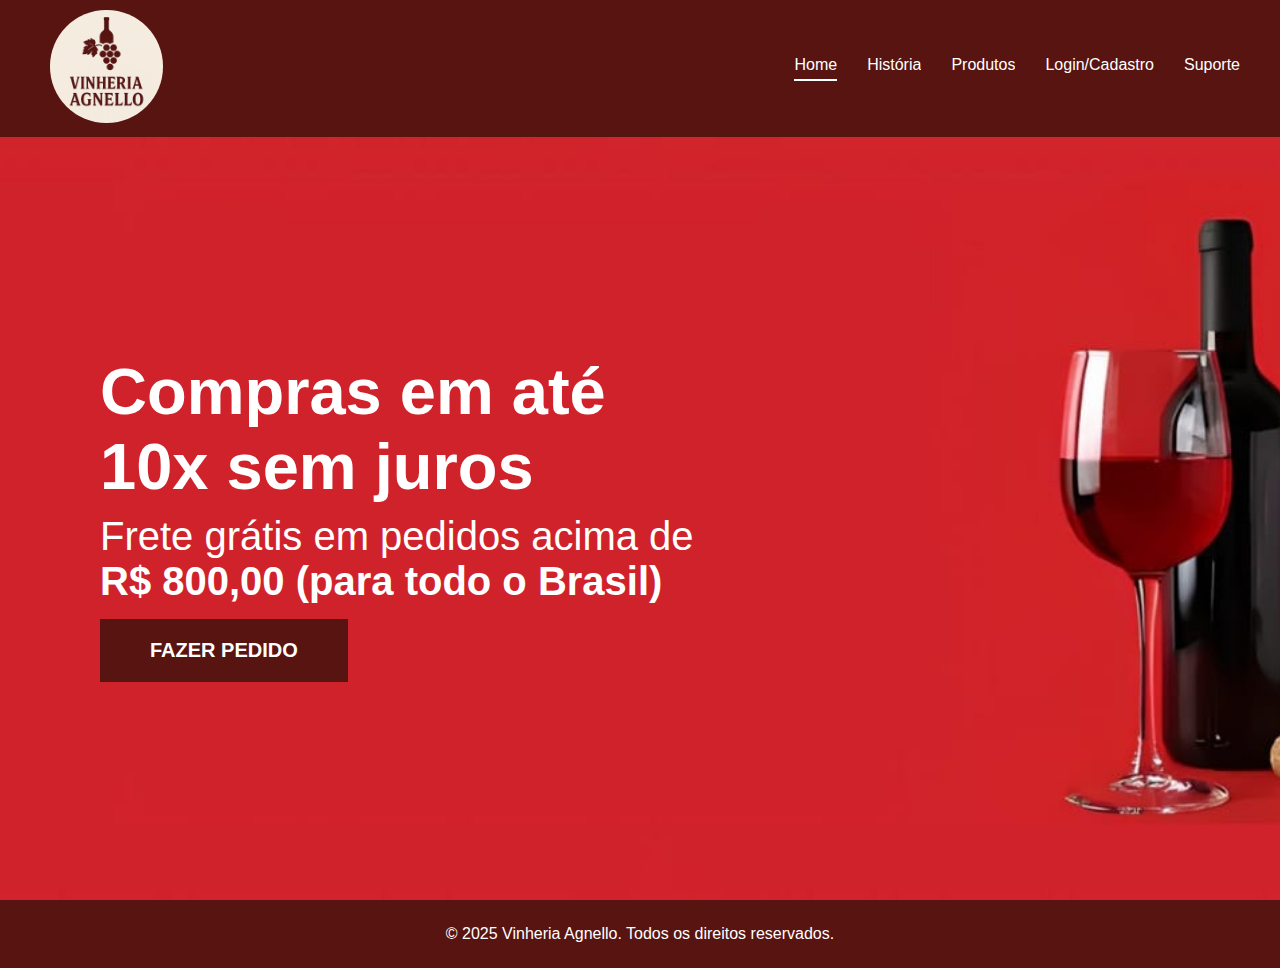
==== index.html @ 8b1fc854 "Creating functions to carousel" ====
<!DOCTYPE html>
<html lang="pt-br">

<head>
    <meta charset="UTF-8">
    <meta name="viewport" content="width=device-width, initial-scale=1.0">
    <title>Vinheria Agnello</title>
    <link rel="shortcut icon" type="imagex/png" href="src/assets/images/logo-icon-1.png">
    <link rel="stylesheet" type="text/css" href="src/css/style.css">
    <link rel="stylesheet" type="text/css" href="src/css/home.css">
</head>

<body>
    <header>
        <a href="src/pages/historia.html"><img id="logo" src="src/assets/images/logo.png" alt="logo"></a>
        <ul>
            <a href="index.html">
                <li class="active">Home</li>
            </a>
            <a href="src/pages/historia.html">
                <li>História</li>
            </a>
            <a href="src/pages/produtos.html">
                <li>Produtos</li>
            </a>
            <a href="src/pages/login-cadastro.html">
                <li>Login/Cadastro</li>
            </a>
            <a href="src/pages/suporte.html">
                <li>Suporte</li>
            </a>
        </ul>
    </header>

    <main>
        <section id="carrossel">
            <div class="carrossel-container">
                <div class="carrossel" id="carrossel-1">
                    <div>
                        <h1>Compras em até 10x sem juros</h1>
                        <p>Frete grátis em pedidos acima de <b>R$ 800,00 (para todo o Brasil)</b></p>
                        <a href="src/pages/produtos.html"><button>FAZER PEDIDO</button></a>
                    </div>
                </div>
                <div class="carrossel" id="carrossel-2">
                    
                </div>
                <div class="carrossel" id="carrossel-3">
                    
                </div>
            </div>
        </section>
    </main>

    <footer>
        <p>&copy; 2025 Vinheria Agnello. Todos os direitos reservados.</p>
    </footer>

    <script src="src/js/script.js"></script>
</body>

</html>
---- src/css/style.css ----
* {
    padding: 0;
    margin: 0;
    font-family: Arial, Helvetica, sans-serif;
    list-style: none;
    text-decoration: none;
    color: #000;
    overflow-x: hidden;
}
body {
    display: flex;
    flex-direction: column;
}


header, ul {
    display: flex;
}
header {
    justify-content: space-between;
    align-items: center;
    padding: 0 40px;
    background-color: #581411;
}
#logo {
    height: 112.5px;
    width: 112.5px;
    border-radius: 50%;
    margin: 10px;
}
ul {
    gap: 30px;
}
li {
    color: #fff;
}
li:hover, .active:hover {
    color: #f0cfaf;
    border-bottom: 2px solid #f0cfaf;
    padding-bottom: 5px;
}
.active {
    border-bottom: 2px solid #fff;
    padding-bottom: 5px;
}
  

main {
    flex: 1;
}


footer {
    background-color: #581411;
    text-align: center;
    padding: 25px 0;
}
footer p {
    color: #fff;
}
---- src/css/home.css ----
#carrossel {
    width: 100vw;
    height: calc(100vh - 136.5px);
    overflow: hidden;
    position: relative;
}
.carrossel-container {
    display: flex;
    width: 400vw;
    height: 100%;
    transition: transform 0.8s ease-in-out;
}
.carrossel {
    flex-shrink: 0;
    width: 100vw;
    height: 100%;
    background-size: cover;
    background-position: center;
    background-repeat: no-repeat;
    display: flex;
    align-items: center;
}
#carrossel-1 {
    background-image: url(../assets/images/carrossel-1.png);
}
#carrossel-1 div {
    margin-left: 100px;
    max-width: 600px;
}
#carrossel-1 h1, #carrossel-1 p, #carrossel-1 b {
    color: #fff;
}
#carrossel-1 h1 {
    font-size: 65px;
    margin-bottom: 10px;
}
#carrossel-1 p {
    font-size: 40px;
    margin-bottom: 15px;
}
#carrossel-1 button {
    border: 0;
    padding: 20px 50px;
    cursor: pointer;
    background-color: #581411;
    color: #fff;
    font-weight: bold;
    font-size: 20px;
    transition: background-color 0.3s linear, color 0.3s linear;
}
#carrossel-1 button:hover {
    background-color: #fff;
    color: #581411;
}
#carrossel-2 {
    background-image: url(../assets/images/carrossel-2.png);
}
#carrossel-3 {
    background-image: url(../assets/images/carrossel-3.png);
}
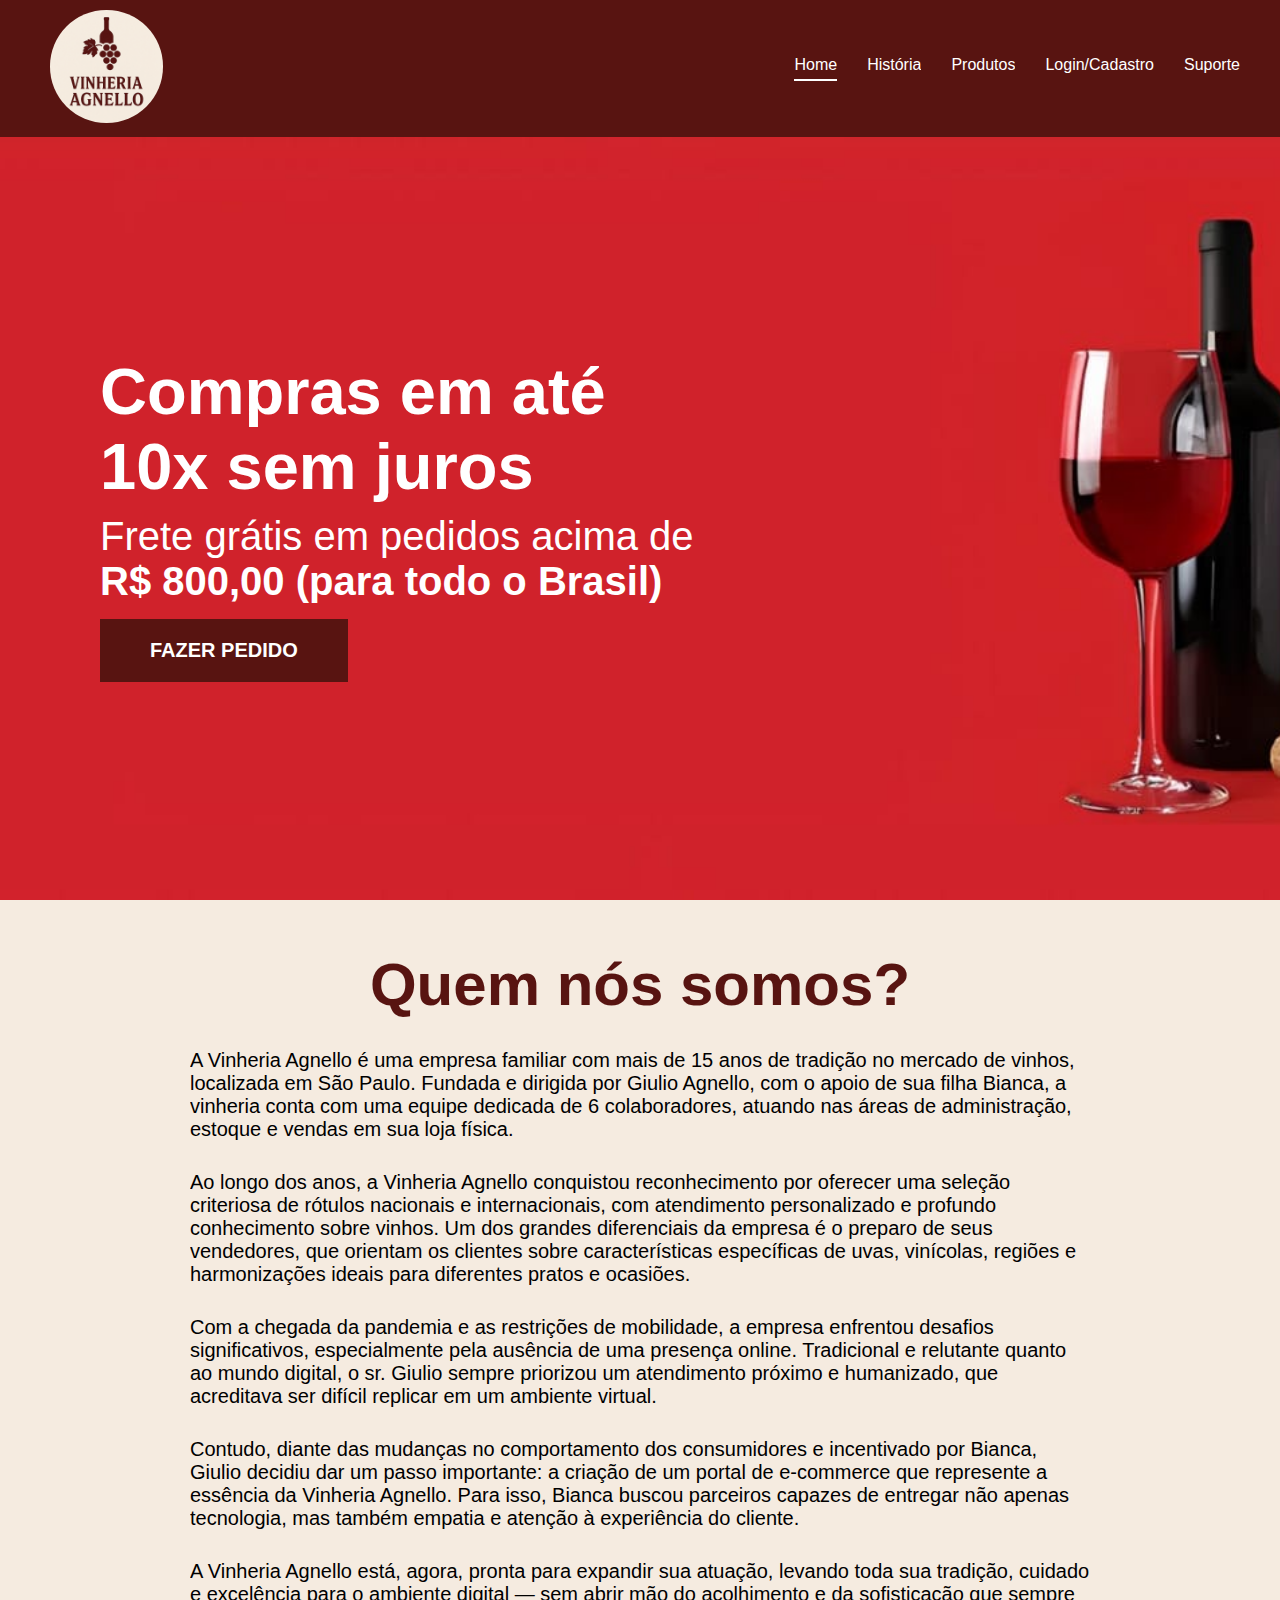
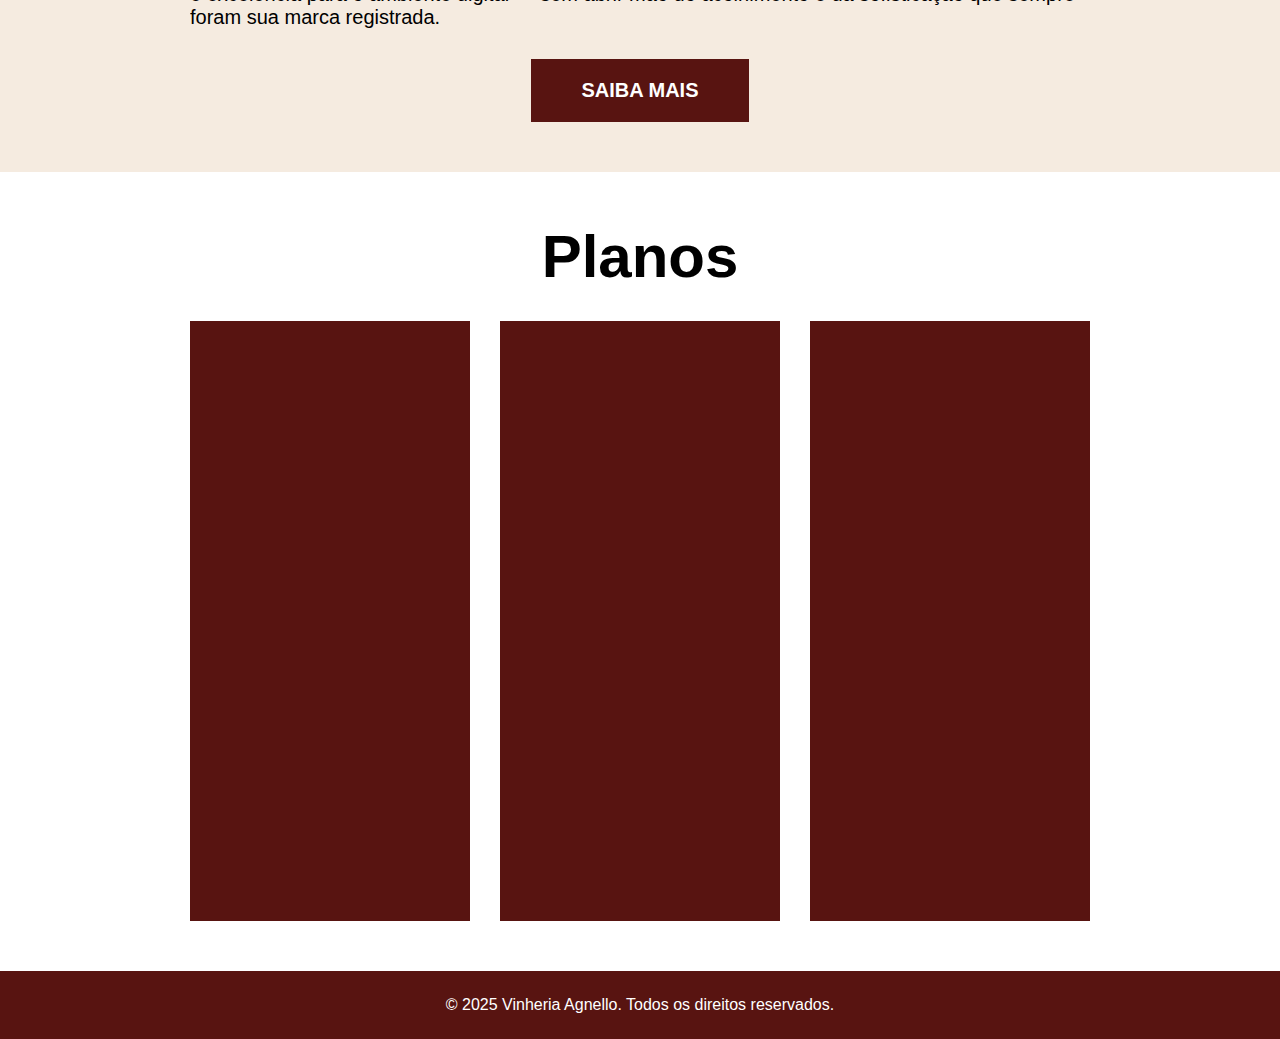
==== commit 94e81538: "Creating and styling about and planes" ====
--- a/index.html
+++ b/index.html
@@ -50,6 +50,31 @@
                 </div>
             </div>
         </section>
+        <section id="apresentacao">
+            <div>
+                <h1>Quem nós somos?</h1>
+                <p>A Vinheria Agnello é uma empresa familiar com mais de 15 anos de tradição no mercado de vinhos, localizada em São Paulo. Fundada e dirigida por Giulio Agnello, com o apoio de sua filha Bianca, a vinheria conta com uma equipe dedicada de 6 colaboradores, atuando nas áreas de administração, estoque e vendas em sua loja física.</p>
+                <p>Ao longo dos anos, a Vinheria Agnello conquistou reconhecimento por oferecer uma seleção criteriosa de rótulos nacionais e internacionais, com atendimento personalizado e profundo conhecimento sobre vinhos. Um dos grandes diferenciais da empresa é o preparo de seus vendedores, que orientam os clientes sobre características específicas de uvas, vinícolas, regiões e harmonizações ideais para diferentes pratos e ocasiões.</p>
+                <p>Com a chegada da pandemia e as restrições de mobilidade, a empresa enfrentou desafios significativos, especialmente pela ausência de uma presença online. Tradicional e relutante quanto ao mundo digital, o sr. Giulio sempre priorizou um atendimento próximo e humanizado, que acreditava ser difícil replicar em um ambiente virtual.</p>
+                <p>Contudo, diante das mudanças no comportamento dos consumidores e incentivado por Bianca, Giulio decidiu dar um passo importante: a criação de um portal de e-commerce que represente a essência da Vinheria Agnello. Para isso, Bianca buscou parceiros capazes de entregar não apenas tecnologia, mas também empatia e atenção à experiência do cliente.</p>
+                <p>A Vinheria Agnello está, agora, pronta para expandir sua atuação, levando toda sua tradição, cuidado e excelência para o ambiente digital — sem abrir mão do acolhimento e da sofisticação que sempre foram sua marca registrada.</p>
+                <a href="src/pages/historia.html"><button>SAIBA MAIS</button></a>
+            </div>
+        </section>
+        <section id="planos">
+            <h1>Planos</h1>
+            <div class="planos-lista">
+                <div>
+                    
+                </div>
+                <div>
+                    
+                </div>
+                <div>
+                    
+                </div>
+            </div>
+        </section>
     </main>
 
     <footer>
--- a/src/css/style.css
+++ b/src/css/style.css
@@ -47,8 +47,10 @@
 
 main {
     flex: 1;
+    display: flex;
+    flex-direction: column;
+    align-items: center;
 }
-
 
 footer {
     background-color: #581411;
--- a/src/css/home.css
+++ b/src/css/home.css
@@ -38,7 +38,7 @@
     font-size: 40px;
     margin-bottom: 15px;
 }
-#carrossel-1 button {
+#carrossel-1 button, #apresentacao button {
     border: 0;
     padding: 20px 50px;
     cursor: pointer;
@@ -46,9 +46,9 @@
     color: #fff;
     font-weight: bold;
     font-size: 20px;
-    transition: background-color 0.3s linear, color 0.3s linear;
+    transition: 0.3s linear, color 0.3s linear;
 }
-#carrossel-1 button:hover {
+#carrossel-1 button:hover, #apresentacao button:hover {
     background-color: #fff;
     color: #581411;
 }
@@ -57,4 +57,53 @@
 }
 #carrossel-3 {
     background-image: url(../assets/images/carrossel-3.png);
+}
+
+#apresentacao div, #planos div {
+    width: 900px;
+}
+
+#apresentacao {
+    display: flex;
+    justify-content: center;
+    padding: 50px 0;
+    width: 100%;
+    background-color: #f5ebe0;
+}
+#apresentacao div {
+    display: flex;
+    flex-direction: column;
+    align-items: center;
+    gap: 30px;
+}
+#apresentacao h1 {
+    text-align: center;
+    font-size: 60px;
+    color: #581411;
+}
+#apresentacao p {
+    font-size: 20px;
+} 
+
+#planos {
+    display: flex;
+    flex-direction: column;
+    align-items: center;
+    gap: 30px;
+    padding: 50px;
+    width: 100%;
+}
+#planos h1 {
+    text-align: center;
+    font-size: 60px;
+}
+.planos-lista {
+    display: flex;
+    gap: 30px;
+}
+.planos-lista div {
+    padding: 50px;
+    width: 100%;
+    height: 500px;
+    background-color: #581411;
 }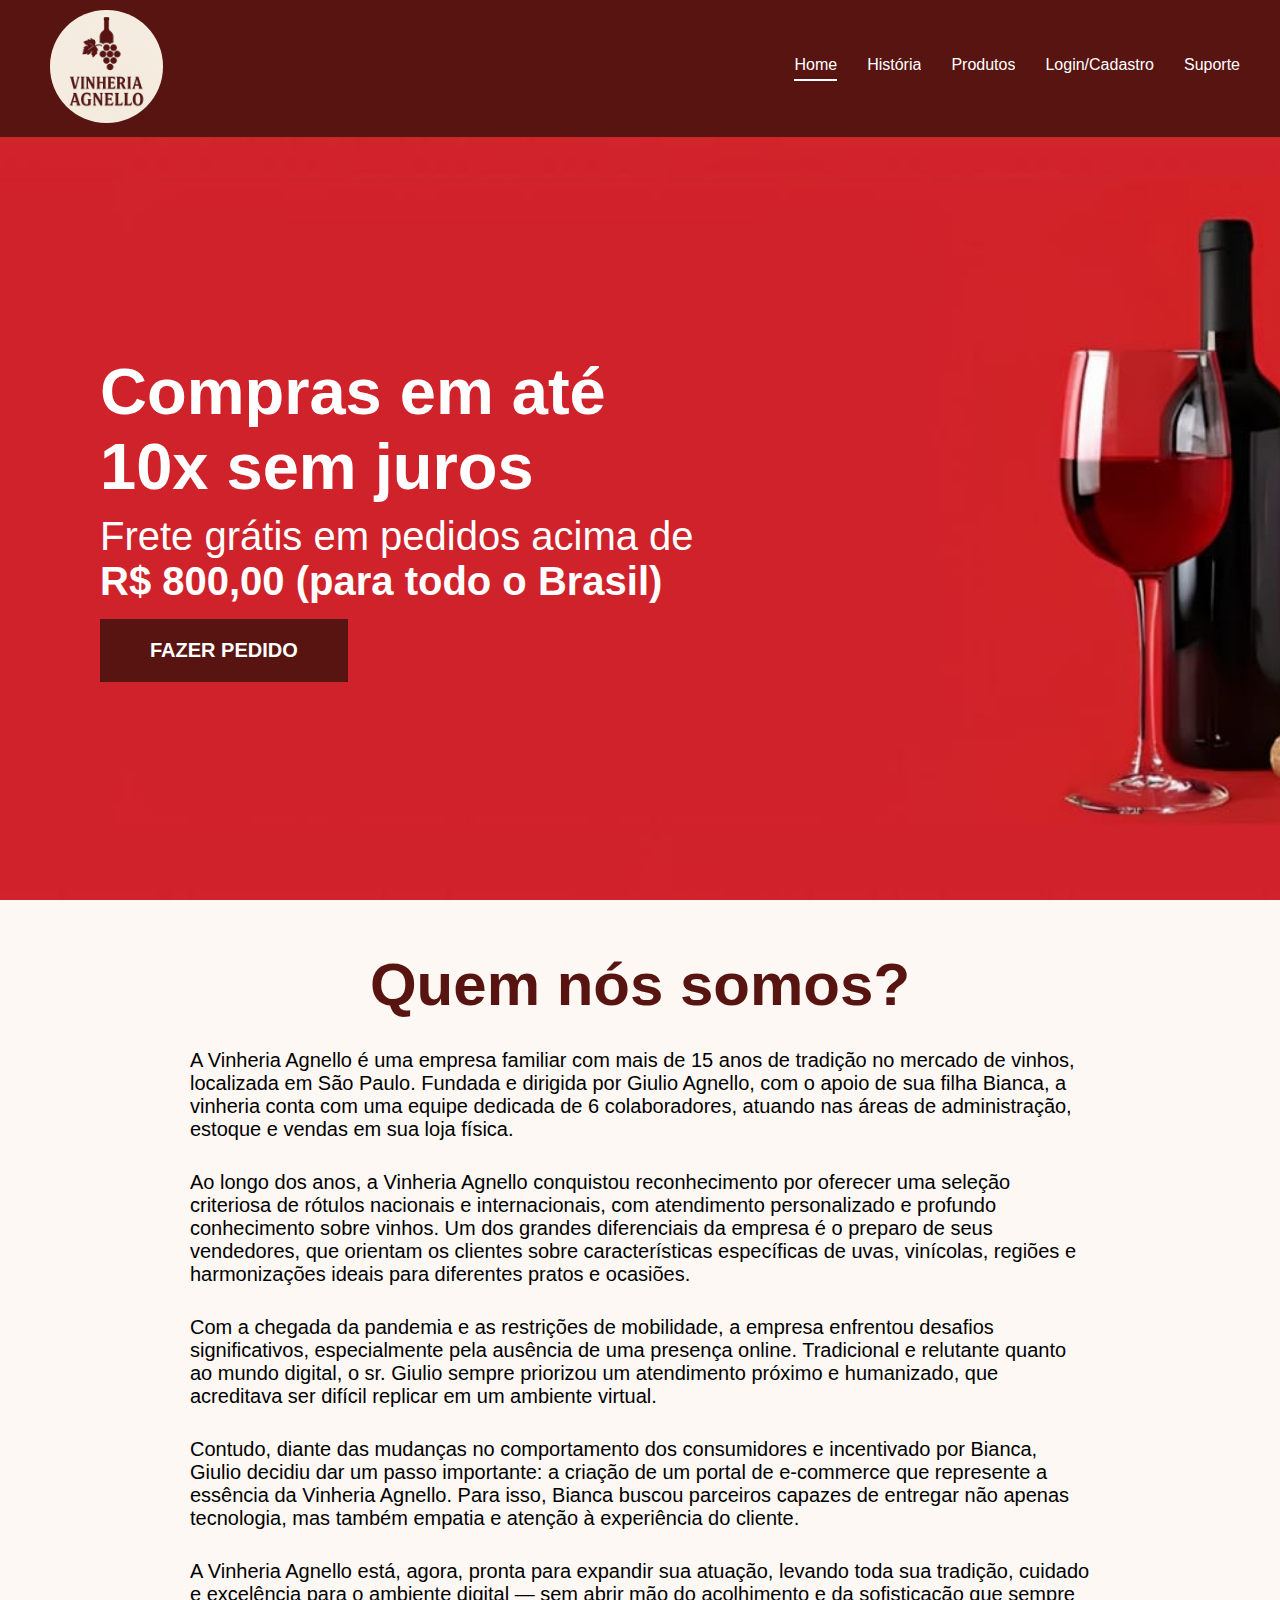
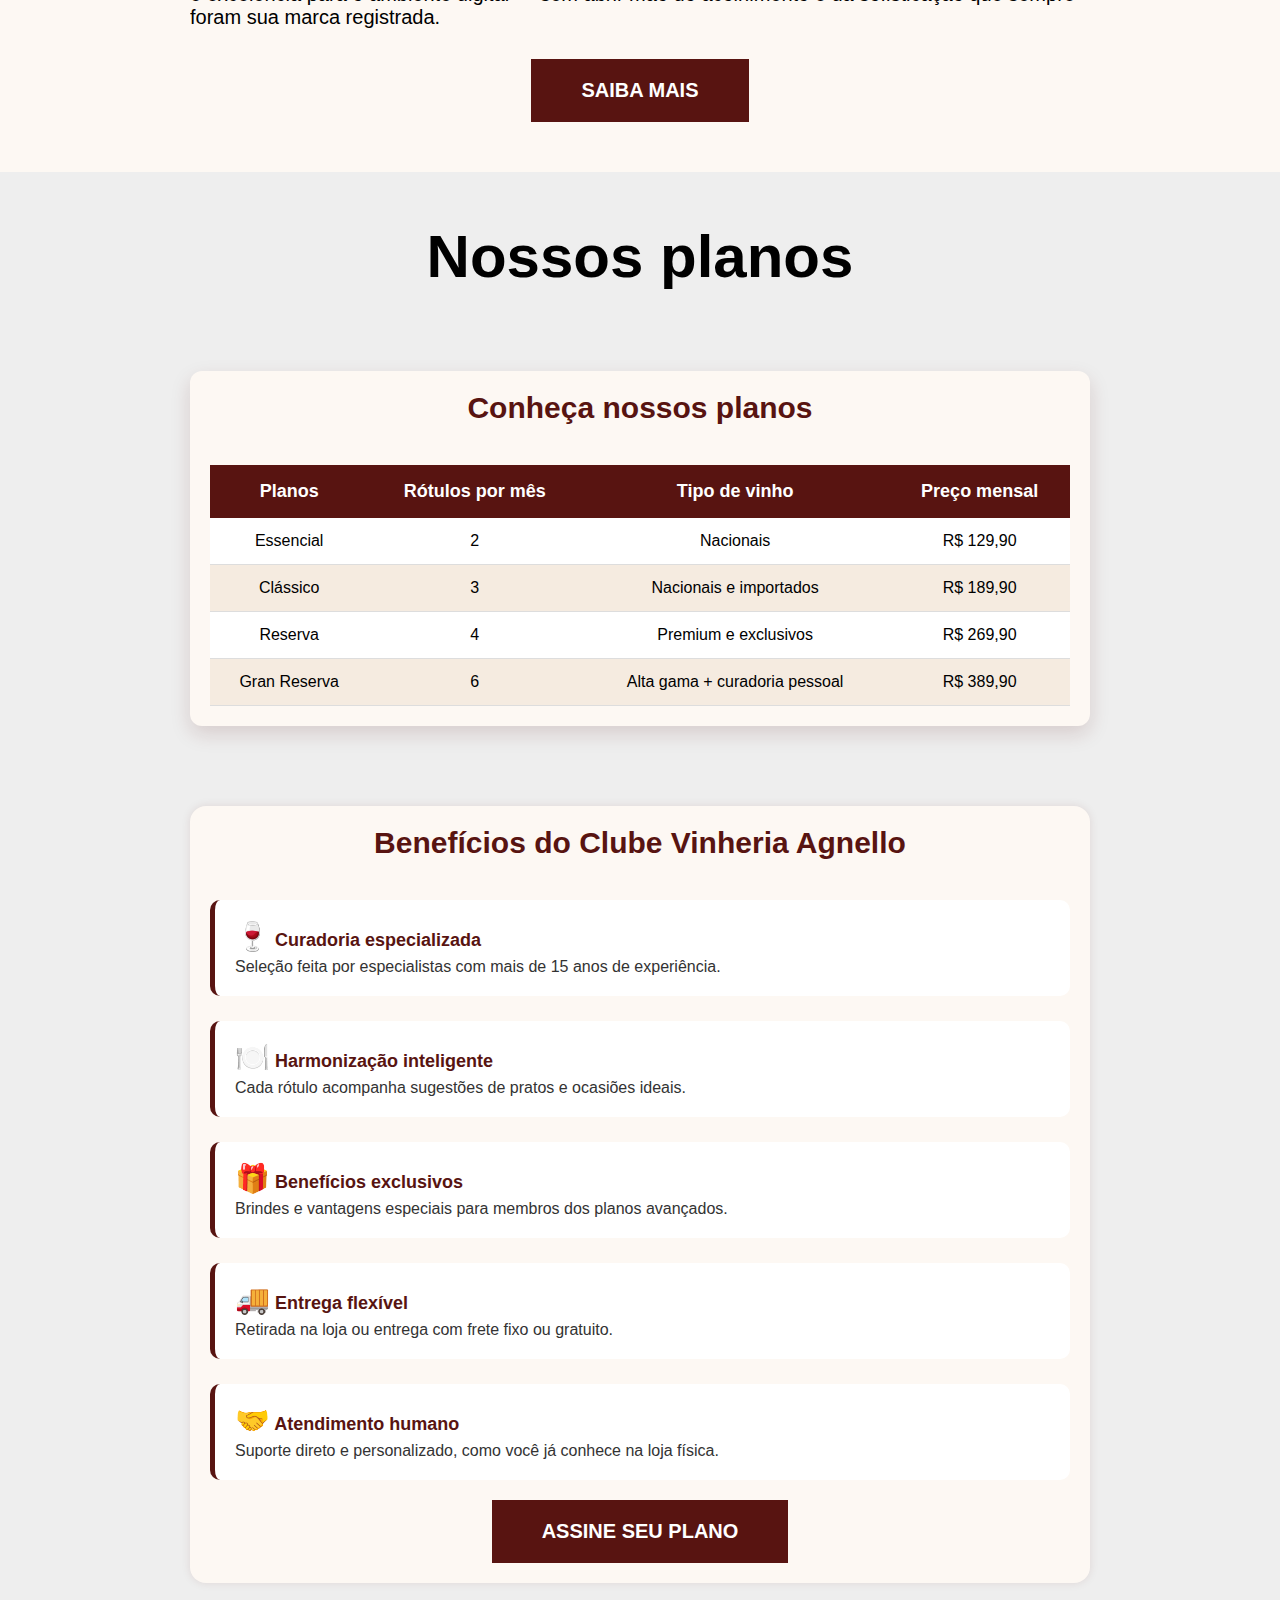
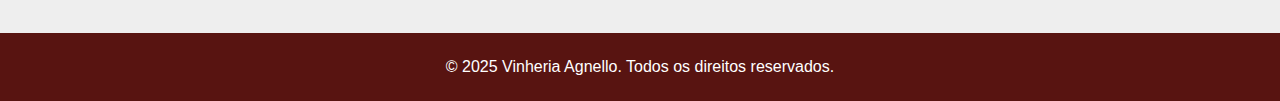
==== commit 194f9258: "Editing and styling plans" ====
--- a/index.html
+++ b/index.html
@@ -5,7 +5,7 @@
     <meta charset="UTF-8">
     <meta name="viewport" content="width=device-width, initial-scale=1.0">
     <title>Vinheria Agnello</title>
-    <link rel="shortcut icon" type="imagex/png" href="src/assets/images/logo-icon-1.png">
+    <link rel="shortcut emoji" type="imagex/png" href="src/assets/images/logo-emoji-1.png">
     <link rel="stylesheet" type="text/css" href="src/css/style.css">
     <link rel="stylesheet" type="text/css" href="src/css/home.css">
 </head>
@@ -13,23 +13,25 @@
 <body>
     <header>
         <a href="src/pages/historia.html"><img id="logo" src="src/assets/images/logo.png" alt="logo"></a>
-        <ul>
-            <a href="index.html">
-                <li class="active">Home</li>
-            </a>
-            <a href="src/pages/historia.html">
-                <li>História</li>
-            </a>
-            <a href="src/pages/produtos.html">
-                <li>Produtos</li>
-            </a>
-            <a href="src/pages/login-cadastro.html">
-                <li>Login/Cadastro</li>
-            </a>
-            <a href="src/pages/suporte.html">
-                <li>Suporte</li>
-            </a>
-        </ul>
+        <nav>
+            <ul>
+                <a href="index.html">
+                    <li class="active">Home</li>
+                </a>
+                <a href="src/pages/historia.html">
+                    <li>História</li>
+                </a>
+                <a href="src/pages/produtos.html">
+                    <li>Produtos</li>
+                </a>
+                <a href="src/pages/login-cadastro.html">
+                    <li>Login/Cadastro</li>
+                </a>
+                <a href="src/pages/suporte.html">
+                    <li>Suporte</li>
+                </a>
+            </ul>
+        </nav>
     </header>
 
     <main>
@@ -62,18 +64,82 @@
             </div>
         </section>
         <section id="planos">
-            <h1>Planos</h1>
-            <div class="planos-lista">
-                <div>
-                    
-                </div>
-                <div>
-                    
-                </div>
-                <div>
-                    
-                </div>
+            <h1>Nossos planos</h1>
+            <div id="tabela">
+                <h2>Conheça nossos planos</h2>
+                <table>
+                    <thead>
+                        <tr>
+                            <th>Planos</th>
+                            <th>Rótulos por mês</th>
+                            <th>Tipo de vinho</th>
+                            <th>Preço mensal</th>
+                        </tr>
+                    </thead>
+                    <tbody>
+                        <tr>
+                            <td>Essencial</td>
+                            <td>2</td>
+                            <td>Nacionais</td>
+                            <td>R$ 129,90</td>
+                        </tr>
+                        <tr>
+                            <td>Clássico</td>
+                            <td>3</td>
+                            <td>Nacionais e importados</td>
+                            <td>R$ 189,90</td>
+                        </tr>
+                        <tr>
+                            <td>Reserva</td>
+                            <td>4</td>
+                            <td>Premium e exclusivos</td>
+                            <td>R$ 269,90</td>
+                        </tr>
+                        <tr>
+                            <td>Gran Reserva</td>
+                            <td>6</td>
+                            <td>Alta gama + curadoria pessoal</td>
+                            <td>R$ 389,90</td>
+                        </tr>
+                    </tbody>
+                </table>
             </div>
+            <div id="beneficios">
+                <h2>Benefícios do Clube Vinheria Agnello</h2>
+                <ul>
+                  <li>
+                    <div>
+                      <strong><span class="emoji">🍷</span> Curadoria especializada</strong>
+                      <p>Seleção feita por especialistas com mais de 15 anos de experiência.</p>
+                    </div>
+                  </li>
+                  <li>
+                    <div>
+                      <strong><span class="emoji">🍽️</span> Harmonização inteligente</strong>
+                      <p>Cada rótulo acompanha sugestões de pratos e ocasiões ideais.</p>
+                    </div>
+                  </li>
+                  <li>
+                    <div>
+                      <strong><span class="emoji">🎁</span> Benefícios exclusivos</strong>
+                      <p>Brindes e vantagens especiais para membros dos planos avançados.</p>
+                    </div>
+                  </li>
+                  <li>
+                    <div>
+                      <strong><span class="emoji">🚚</span> Entrega flexível</strong>
+                      <p>Retirada na loja ou entrega com frete fixo ou gratuito.</p>
+                    </div>
+                  </li>
+                  <li>
+                    <div>
+                      <strong><span class="emoji">🤝</span> Atendimento humano</strong>
+                      <p>Suporte direto e personalizado, como você já conhece na loja física.</p>
+                    </div>
+                  </li>
+                </ul>
+                <div class="planos-assinatura"><button>ASSINE SEU PLANO</button></div>
+            </div>             
         </section>
     </main>
 
@@ -81,6 +147,7 @@
         <p>&copy; 2025 Vinheria Agnello. Todos os direitos reservados.</p>
     </footer>
 
+    <script src="src/js/home.js"></script>
     <script src="src/js/script.js"></script>
 </body>
 
--- a/src/css/style.css
+++ b/src/css/style.css
@@ -2,7 +2,6 @@
     padding: 0;
     margin: 0;
     font-family: Arial, Helvetica, sans-serif;
-    list-style: none;
     text-decoration: none;
     color: #000;
     overflow-x: hidden;
@@ -12,8 +11,7 @@
     flex-direction: column;
 }
 
-
-header, ul {
+header, header ul {
     display: flex;
 }
 header {
@@ -28,13 +26,13 @@
     border-radius: 50%;
     margin: 10px;
 }
-ul {
+header ul {
     gap: 30px;
 }
-li {
+header li {
     color: #fff;
 }
-li:hover, .active:hover {
+header li:hover, .active:hover {
     color: #f0cfaf;
     border-bottom: 2px solid #f0cfaf;
     padding-bottom: 5px;
--- a/src/css/home.css
+++ b/src/css/home.css
@@ -38,7 +38,7 @@
     font-size: 40px;
     margin-bottom: 15px;
 }
-#carrossel-1 button, #apresentacao button {
+#carrossel-1 button, #apresentacao button, #planos button {
     border: 0;
     padding: 20px 50px;
     cursor: pointer;
@@ -48,7 +48,7 @@
     font-size: 20px;
     transition: 0.3s linear, color 0.3s linear;
 }
-#carrossel-1 button:hover, #apresentacao button:hover {
+#carrossel-1 button:hover, #apresentacao button:hover, #planos button:hover {
     background-color: #fff;
     color: #581411;
 }
@@ -59,8 +59,11 @@
     background-image: url(../assets/images/carrossel-3.png);
 }
 
-#apresentacao div, #planos div {
+#apresentacao div{
     width: 900px;
+}
+#tabela, #beneficios {
+    width: 860px;
 }
 
 #apresentacao {
@@ -68,7 +71,7 @@
     justify-content: center;
     padding: 50px 0;
     width: 100%;
-    background-color: #f5ebe0;
+    background-color: #fdf8f3;
 }
 #apresentacao div {
     display: flex;
@@ -92,18 +95,98 @@
     gap: 30px;
     padding: 50px;
     width: 100%;
+    background-color: #eee;
 }
 #planos h1 {
     text-align: center;
     font-size: 60px;
 }
-.planos-lista {
+#tabela {
+    margin: 50px auto;
+    padding: 20px;
+    background: #fdf8f3;
+    border-radius: 12px;
+    box-shadow: 0 8px 20px rgba(88, 20, 17, 0.15);
+    overflow-x: auto;
+}
+#tabela h2 {
+    text-align: center;
+    font-size: 30px;
+    color: #581411;
+    margin-bottom: 40px;
+}
+#tabela table {
+    width: 100%;
+    border-collapse: collapse;
+    font-size: 16px;
+    color: #333;
+}
+#tabela thead th {
+    background-color: #581411;
+    color: #fff;
+    padding: 16px 12px;
+    text-align: center;
+    font-weight: bold;
+    font-size: 18px;
+}
+#tabela tbody td {
+    padding: 14px 12px;
+    text-align: center;
+    border-bottom: 1px solid #ddd;
+    background-color: #fff;
+}
+#tabela tbody tr:nth-child(even) td {
+    background-color: #f5ebe0;
+}
+#tabela tbody tr:hover td {
+    background-color: #f0cfaf;
+    transition: 0.3s ease;
+}
+#beneficios {
+    padding: 20px;
+    background-color: #fdf8f3;
+    border-radius: 16px;
+    box-shadow: 0 0 10px rgba(88, 20, 17, 0.1);
+}
+#beneficios h2 {
+    text-align: center;
+    font-size: 30px;
+    color: #581411;
+    margin-bottom: 40px;
+}
+#beneficios ul {
     display: flex;
-    gap: 30px;
+    flex-direction: column;
+    gap: 25px;
 }
-.planos-lista div {
-    padding: 50px;
-    width: 100%;
-    height: 500px;
-    background-color: #581411;
+#beneficios ul li {
+    display: flex;
+    align-items: flex-start;
+    gap: 20px;
+    background: #fff;
+    border-left: 5px solid #581411;
+    padding: 20px;
+    border-radius: 10px;
+    transition: box-shadow 0.3s ease;
+}
+#beneficios ul li:hover {
+    box-shadow: 0 4px 12px rgba(88, 20, 17, 0.2);
+}
+#beneficios ul .emoji {
+    font-size: 28px;
+    margin-top: 4px;
+}
+#beneficios ul strong {
+    font-size: 18px;
+    color: #581411;
+}
+#beneficios ul p {
+    margin: 5px 0 0 0;
+    font-size: 16px;
+    color: #333;
+}  
+#beneficios .planos-assinatura {
+    display: flex;
+    justify-content: center;
+    margin-top: 20px;
 }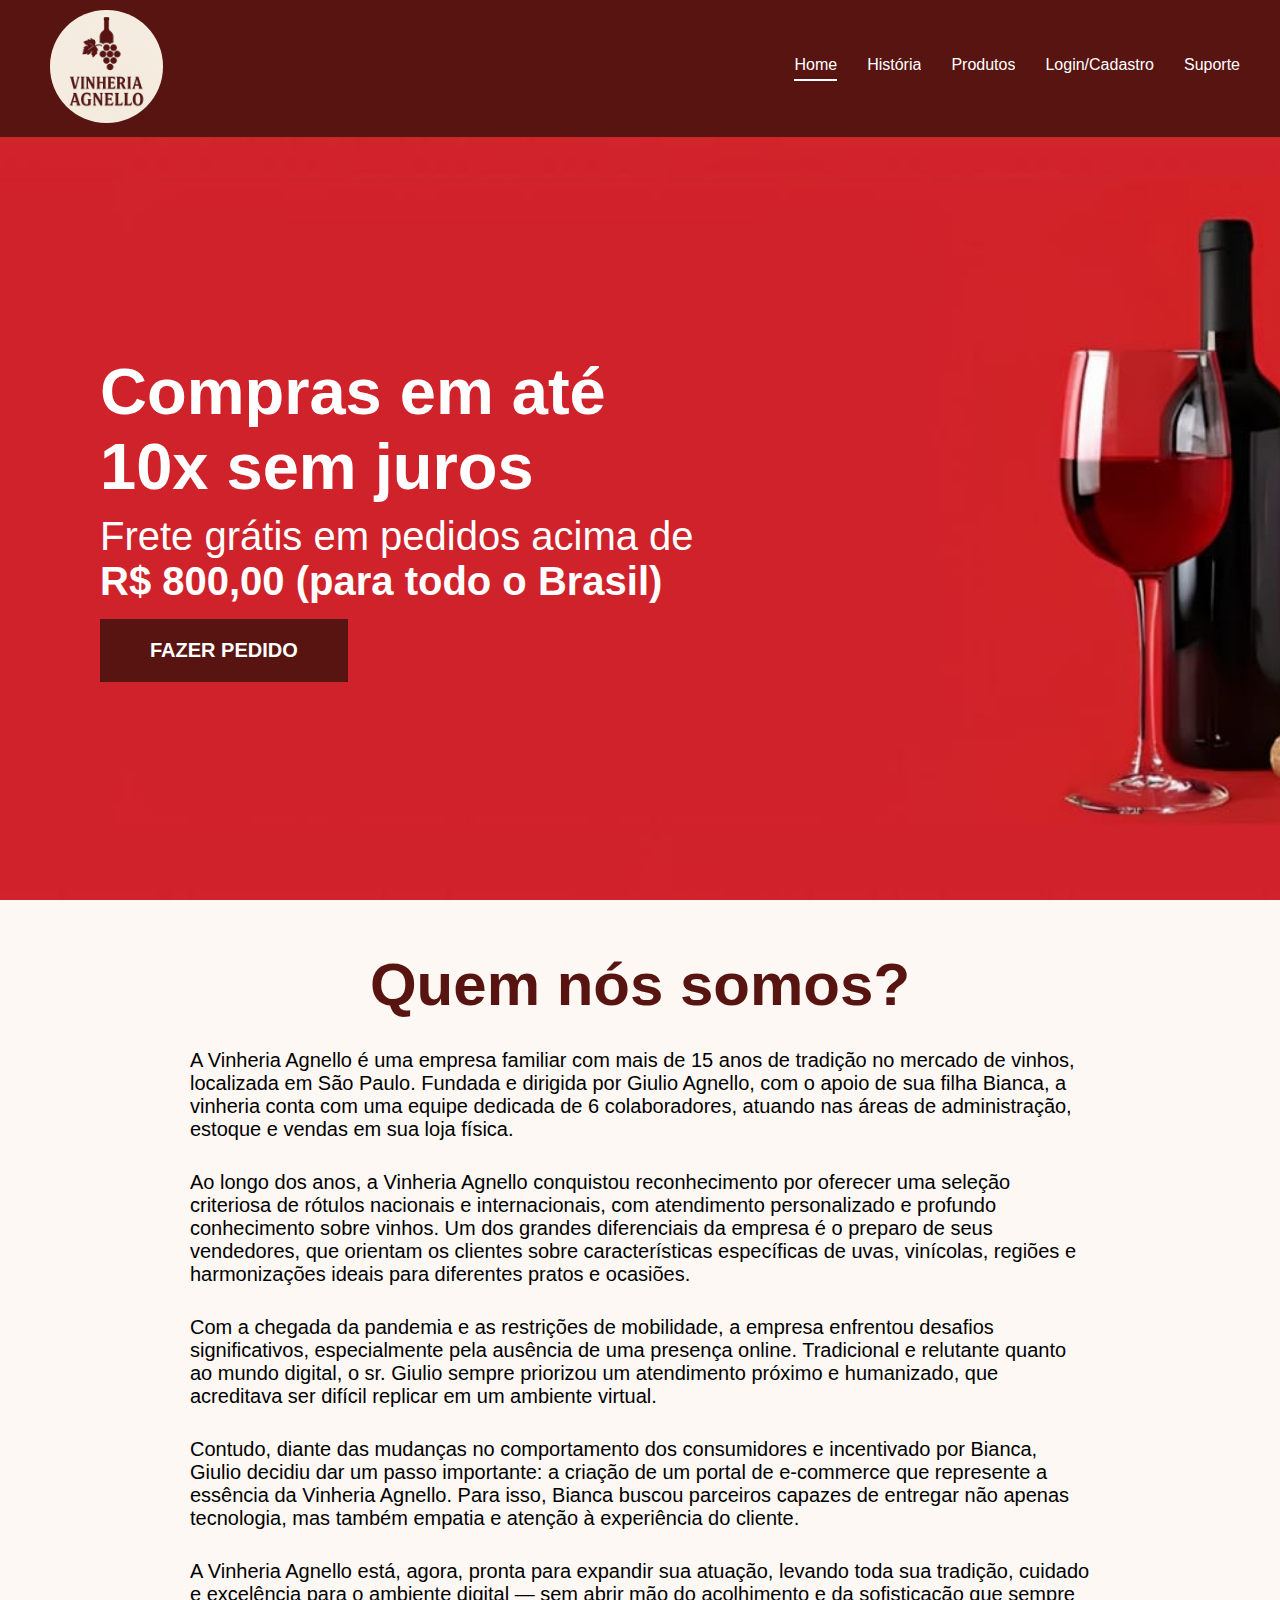
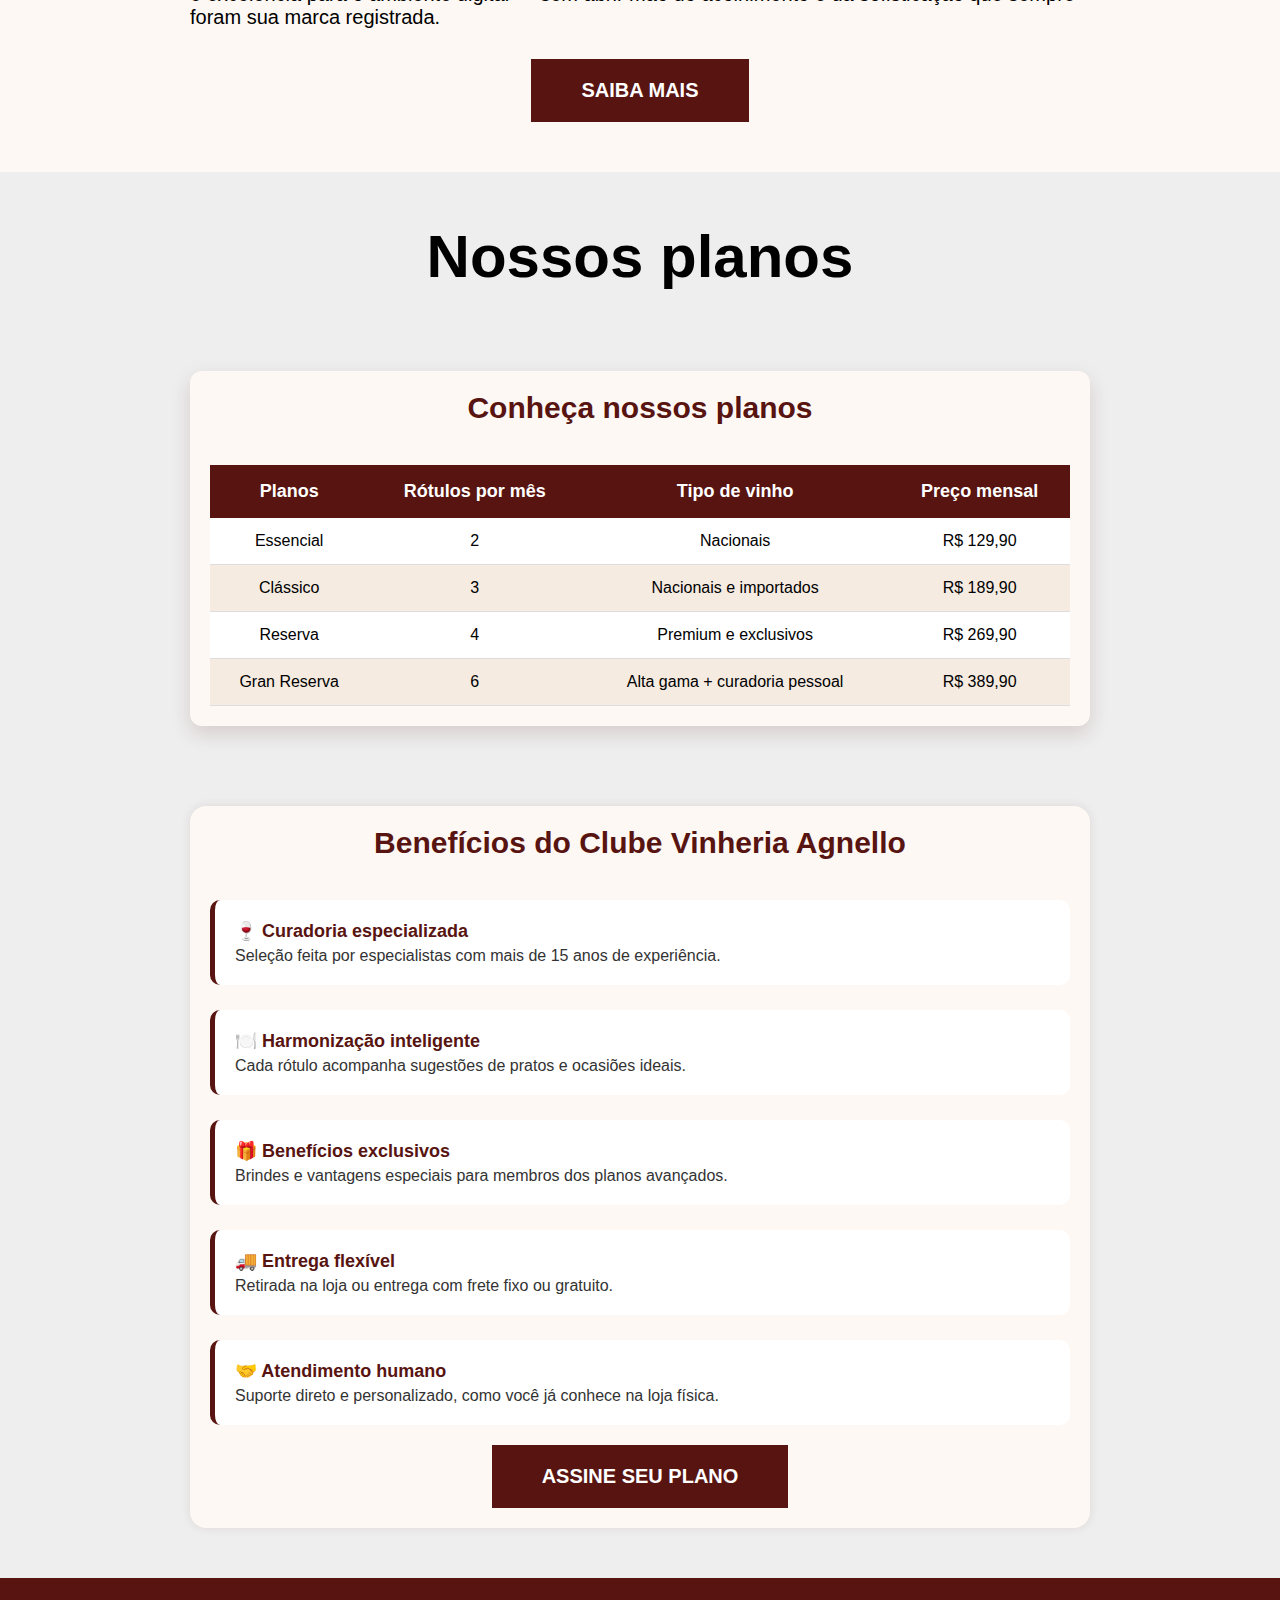
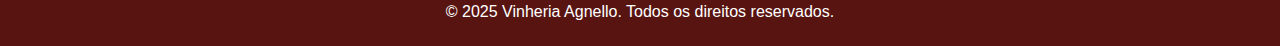
==== commit f3b9708c: "Page icon fix" ====
--- a/index.html
+++ b/index.html
@@ -5,7 +5,7 @@
     <meta charset="UTF-8">
     <meta name="viewport" content="width=device-width, initial-scale=1.0">
     <title>Vinheria Agnello</title>
-    <link rel="shortcut emoji" type="imagex/png" href="src/assets/images/logo-emoji-1.png">
+    <link rel="shortcut icon" type="imagex/png" href="src/assets/images/logo-icon-1.png">
     <link rel="stylesheet" type="text/css" href="src/css/style.css">
     <link rel="stylesheet" type="text/css" href="src/css/home.css">
 </head>
@@ -109,31 +109,31 @@
                 <ul>
                   <li>
                     <div>
-                      <strong><span class="emoji">🍷</span> Curadoria especializada</strong>
+                      <strong><span class="icon">🍷</span> Curadoria especializada</strong>
                       <p>Seleção feita por especialistas com mais de 15 anos de experiência.</p>
                     </div>
                   </li>
                   <li>
                     <div>
-                      <strong><span class="emoji">🍽️</span> Harmonização inteligente</strong>
+                      <strong><span class="icon">🍽️</span> Harmonização inteligente</strong>
                       <p>Cada rótulo acompanha sugestões de pratos e ocasiões ideais.</p>
                     </div>
                   </li>
                   <li>
                     <div>
-                      <strong><span class="emoji">🎁</span> Benefícios exclusivos</strong>
+                      <strong><span class="icon">🎁</span> Benefícios exclusivos</strong>
                       <p>Brindes e vantagens especiais para membros dos planos avançados.</p>
                     </div>
                   </li>
                   <li>
                     <div>
-                      <strong><span class="emoji">🚚</span> Entrega flexível</strong>
+                      <strong><span class="icon">🚚</span> Entrega flexível</strong>
                       <p>Retirada na loja ou entrega com frete fixo ou gratuito.</p>
                     </div>
                   </li>
                   <li>
                     <div>
-                      <strong><span class="emoji">🤝</span> Atendimento humano</strong>
+                      <strong><span class="icon">🤝</span> Atendimento humano</strong>
                       <p>Suporte direto e personalizado, como você já conhece na loja física.</p>
                     </div>
                   </li>
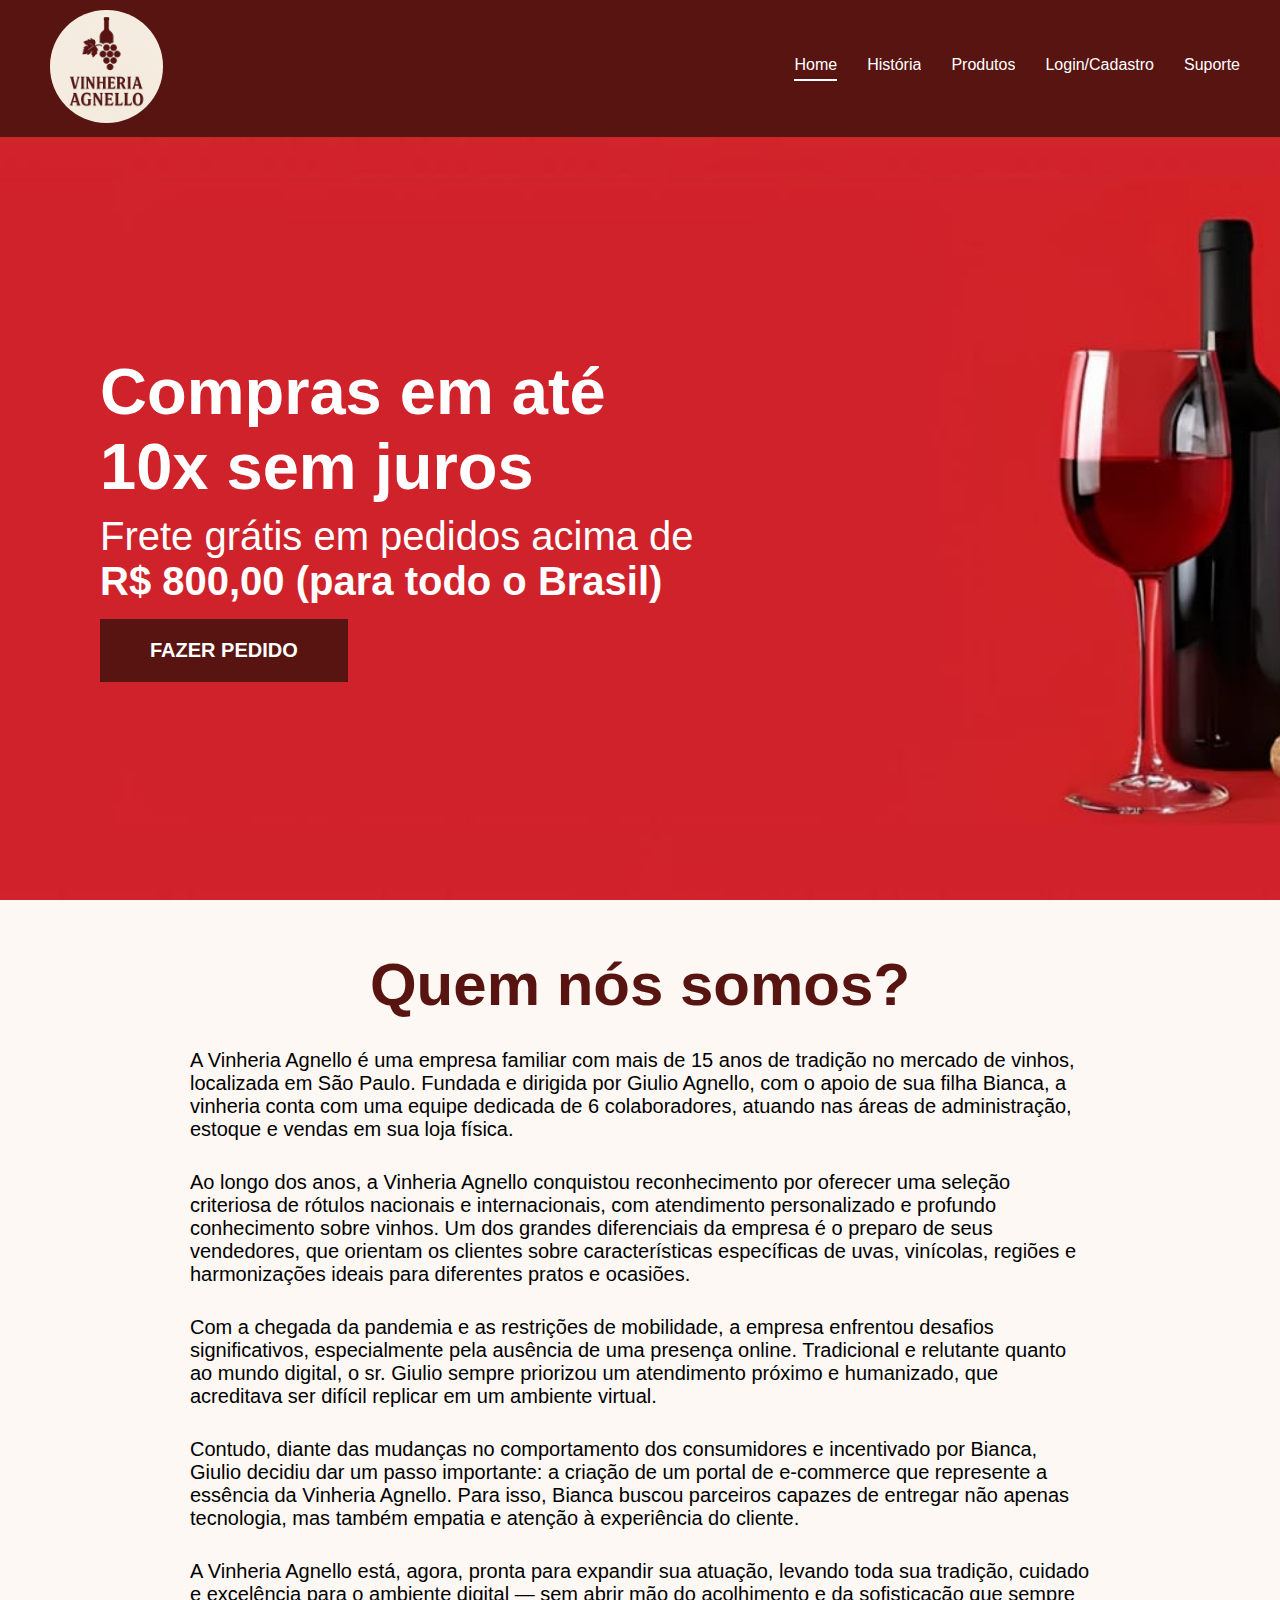
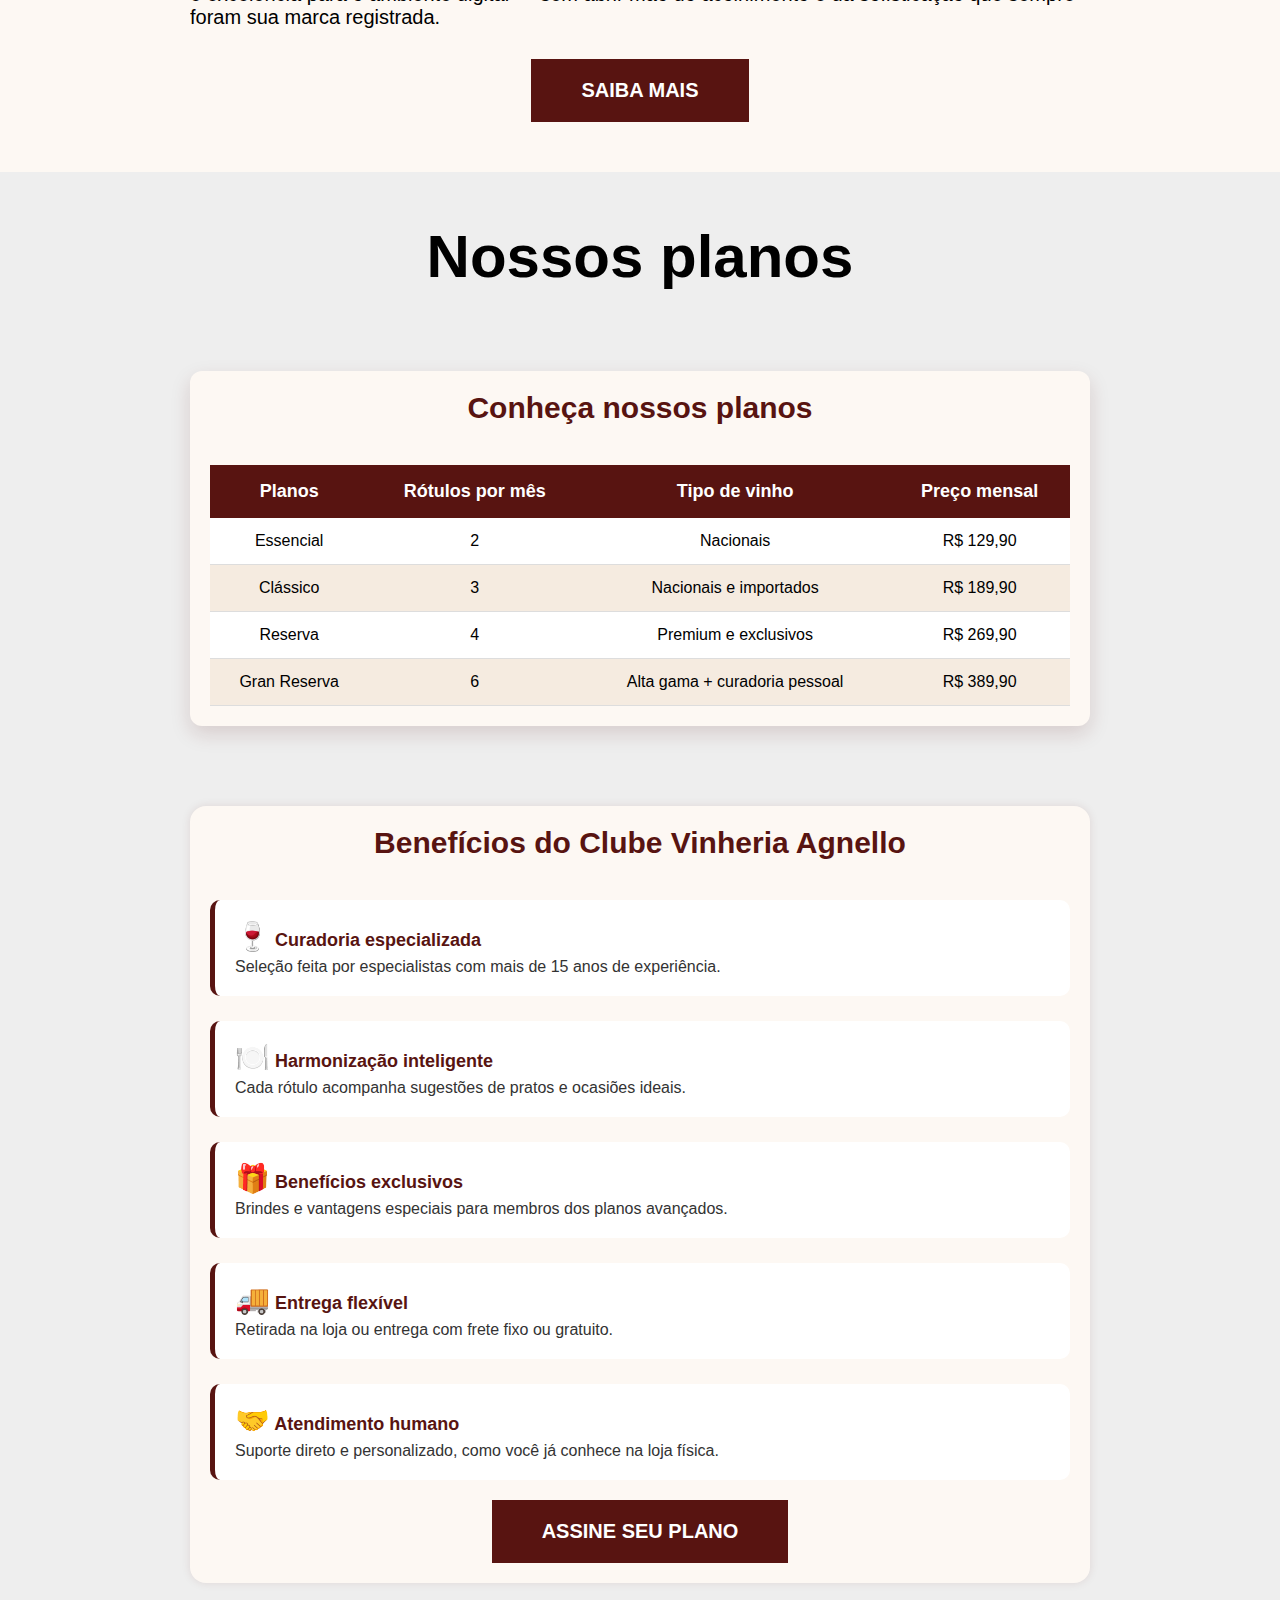
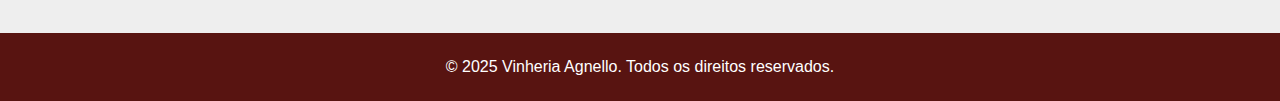
==== commit 13a12807: "Table class correction" ====
--- a/index.html
+++ b/index.html
@@ -109,31 +109,31 @@
                 <ul>
                   <li>
                     <div>
-                      <strong><span class="icon">🍷</span> Curadoria especializada</strong>
+                      <strong><span class="emoji">🍷</span> Curadoria especializada</strong>
                       <p>Seleção feita por especialistas com mais de 15 anos de experiência.</p>
                     </div>
                   </li>
                   <li>
                     <div>
-                      <strong><span class="icon">🍽️</span> Harmonização inteligente</strong>
+                      <strong><span class="emoji">🍽️</span> Harmonização inteligente</strong>
                       <p>Cada rótulo acompanha sugestões de pratos e ocasiões ideais.</p>
                     </div>
                   </li>
                   <li>
                     <div>
-                      <strong><span class="icon">🎁</span> Benefícios exclusivos</strong>
+                      <strong><span class="emoji">🎁</span> Benefícios exclusivos</strong>
                       <p>Brindes e vantagens especiais para membros dos planos avançados.</p>
                     </div>
                   </li>
                   <li>
                     <div>
-                      <strong><span class="icon">🚚</span> Entrega flexível</strong>
+                      <strong><span class="emoji">🚚</span> Entrega flexível</strong>
                       <p>Retirada na loja ou entrega com frete fixo ou gratuito.</p>
                     </div>
                   </li>
                   <li>
                     <div>
-                      <strong><span class="icon">🤝</span> Atendimento humano</strong>
+                      <strong><span class="emoji">🤝</span> Atendimento humano</strong>
                       <p>Suporte direto e personalizado, como você já conhece na loja física.</p>
                     </div>
                   </li>
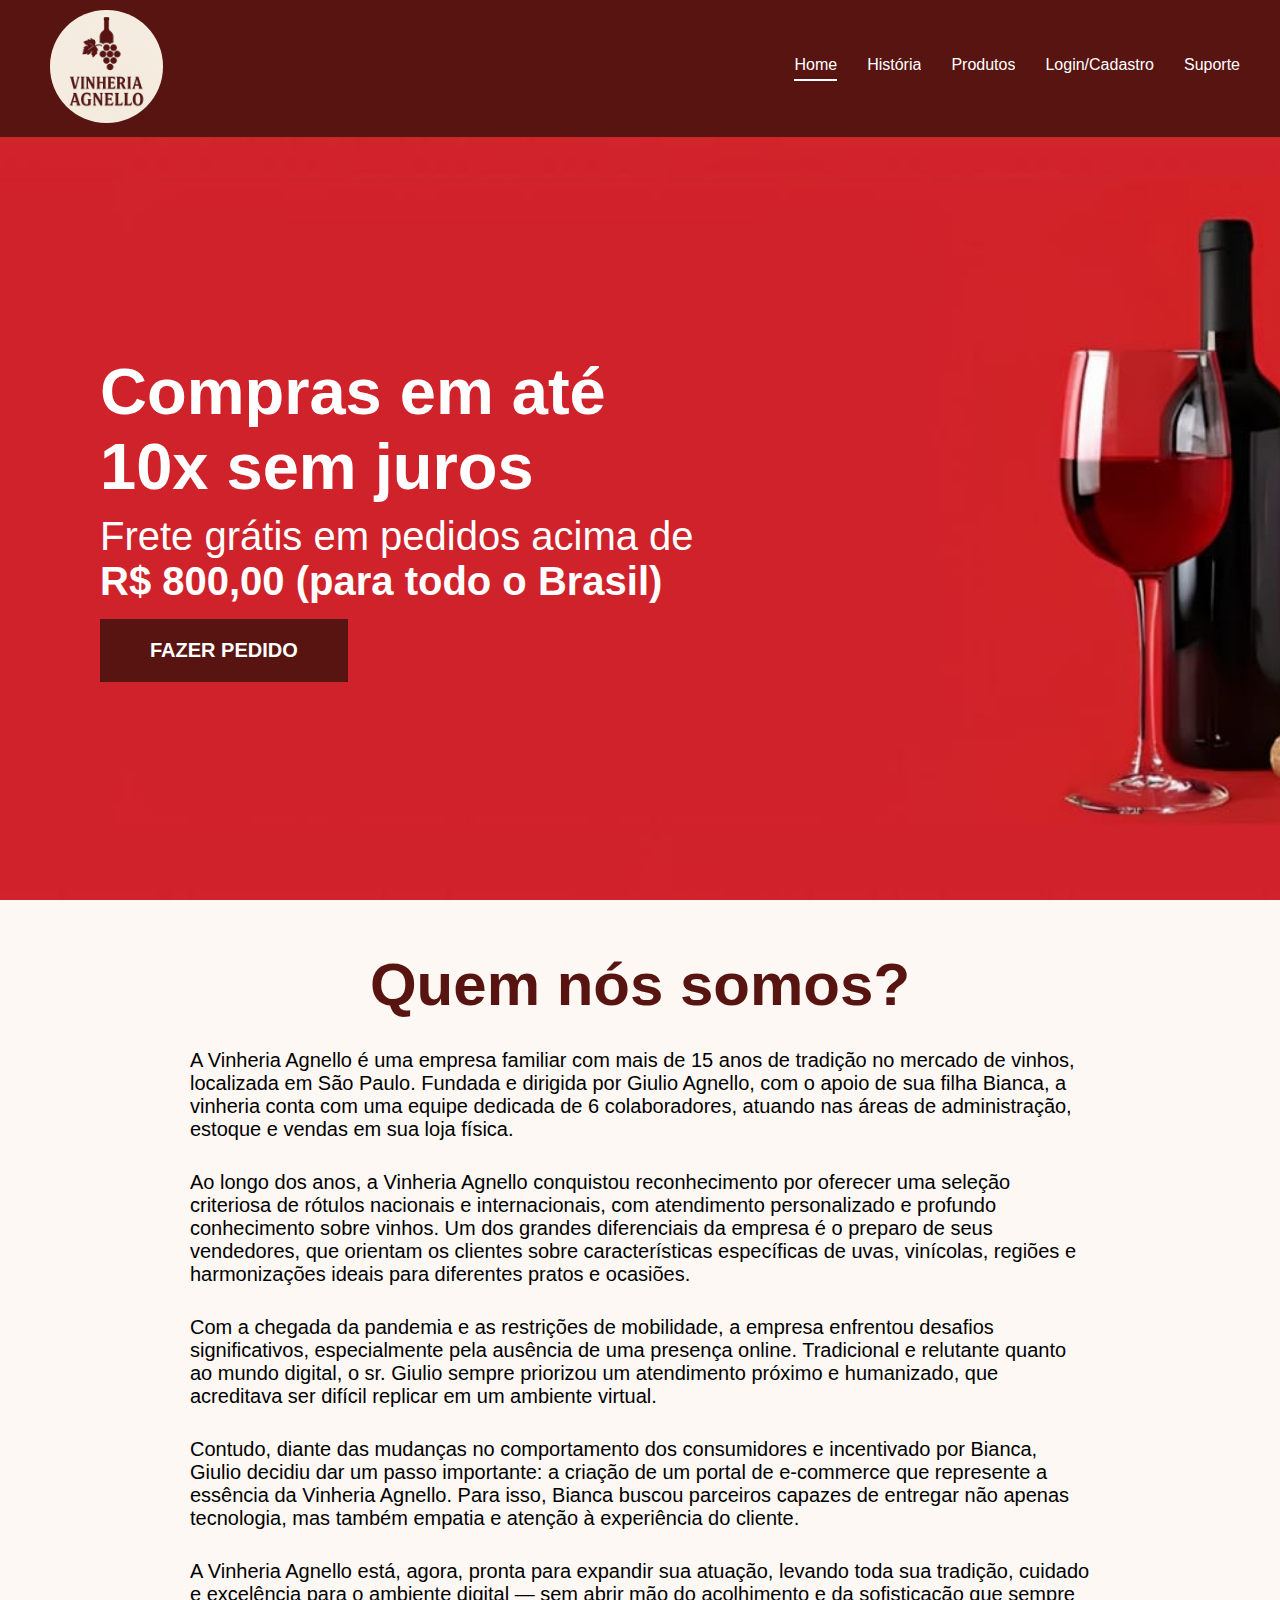
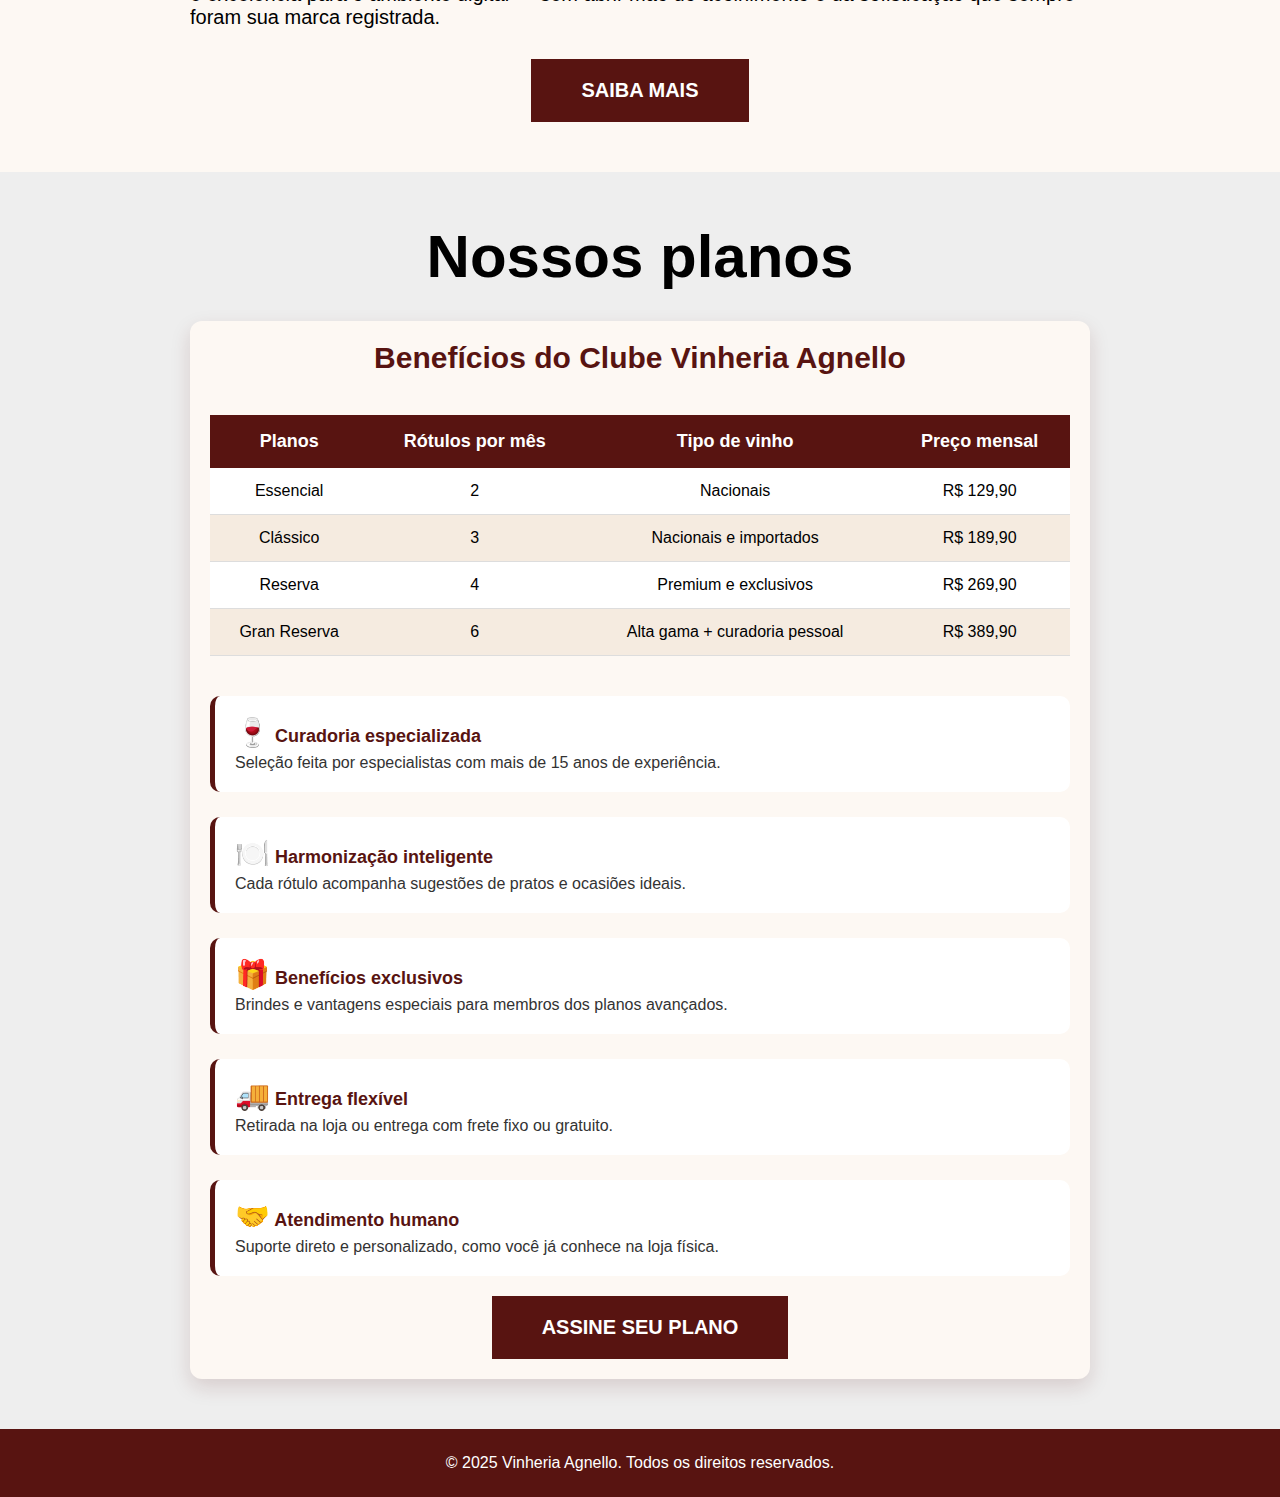
==== commit e2b34318: "Arranging the plans" ====
--- a/index.html
+++ b/index.html
@@ -65,8 +65,8 @@
         </section>
         <section id="planos">
             <h1>Nossos planos</h1>
-            <div id="tabela">
-                <h2>Conheça nossos planos</h2>
+            <div class="tabela">
+                <h2>Benefícios do Clube Vinheria Agnello</h2>
                 <table>
                     <thead>
                         <tr>
@@ -103,9 +103,6 @@
                         </tr>
                     </tbody>
                 </table>
-            </div>
-            <div id="beneficios">
-                <h2>Benefícios do Clube Vinheria Agnello</h2>
                 <ul>
                   <li>
                     <div>
--- a/src/css/home.css
+++ b/src/css/home.css
@@ -38,7 +38,7 @@
     font-size: 40px;
     margin-bottom: 15px;
 }
-#carrossel-1 button, #apresentacao button, #planos button {
+#carrossel-1 button, #apresentacao button, .planos-assinatura button {
     border: 0;
     padding: 20px 50px;
     cursor: pointer;
@@ -48,7 +48,7 @@
     font-size: 20px;
     transition: 0.3s linear, color 0.3s linear;
 }
-#carrossel-1 button:hover, #apresentacao button:hover, #planos button:hover {
+#carrossel-1 button:hover, #apresentacao button:hover, .planos-assinatura button:hover {
     background-color: #fff;
     color: #581411;
 }
@@ -62,7 +62,7 @@
 #apresentacao div{
     width: 900px;
 }
-#tabela, #beneficios {
+.tabela {
     width: 860px;
 }
 
@@ -101,27 +101,25 @@
     text-align: center;
     font-size: 60px;
 }
-#tabela {
-    margin: 50px auto;
+.tabela {
     padding: 20px;
     background: #fdf8f3;
     border-radius: 12px;
     box-shadow: 0 8px 20px rgba(88, 20, 17, 0.15);
-    overflow-x: auto;
 }
-#tabela h2 {
+.tabela h2 {
     text-align: center;
     font-size: 30px;
     color: #581411;
     margin-bottom: 40px;
 }
-#tabela table {
+.tabela table {
     width: 100%;
     border-collapse: collapse;
     font-size: 16px;
     color: #333;
 }
-#tabela thead th {
+.tabela thead th {
     background-color: #581411;
     color: #fff;
     padding: 16px 12px;
@@ -129,37 +127,26 @@
     font-weight: bold;
     font-size: 18px;
 }
-#tabela tbody td {
+.tabela tbody td {
     padding: 14px 12px;
     text-align: center;
     border-bottom: 1px solid #ddd;
     background-color: #fff;
 }
-#tabela tbody tr:nth-child(even) td {
+.tabela tbody tr:nth-child(even) td {
     background-color: #f5ebe0;
 }
-#tabela tbody tr:hover td {
+.tabela tbody tr:hover td {
     background-color: #f0cfaf;
     transition: 0.3s ease;
 }
-#beneficios {
-    padding: 20px;
-    background-color: #fdf8f3;
-    border-radius: 16px;
-    box-shadow: 0 0 10px rgba(88, 20, 17, 0.1);
-}
-#beneficios h2 {
-    text-align: center;
-    font-size: 30px;
-    color: #581411;
-    margin-bottom: 40px;
-}
-#beneficios ul {
+.tabela ul {
     display: flex;
     flex-direction: column;
     gap: 25px;
+    margin-top: 40px;
 }
-#beneficios ul li {
+.tabela ul li {
     display: flex;
     align-items: flex-start;
     gap: 20px;
@@ -169,24 +156,42 @@
     border-radius: 10px;
     transition: box-shadow 0.3s ease;
 }
-#beneficios ul li:hover {
+.tabela ul li:hover {
     box-shadow: 0 4px 12px rgba(88, 20, 17, 0.2);
 }
-#beneficios ul .emoji {
+.tabela ul .emoji {
     font-size: 28px;
     margin-top: 4px;
 }
-#beneficios ul strong {
+.tabela ul strong {
     font-size: 18px;
     color: #581411;
 }
-#beneficios ul p {
+.tabela ul p {
     margin: 5px 0 0 0;
     font-size: 16px;
     color: #333;
 }  
-#beneficios .planos-assinatura {
+.tabela .planos-assinatura {
     display: flex;
     justify-content: center;
     margin-top: 20px;
+}
+
+@media(max-width: 918px) {
+    #apresentacao div{
+        width: 500px;
+    }
+    .tabela {
+        width: 440px;
+    }
+}
+
+@media(max-width: 425px) {
+    #apresentacao div {
+        width: 300px;
+    }
+    .tabela {
+        width: 400px;
+    }
 }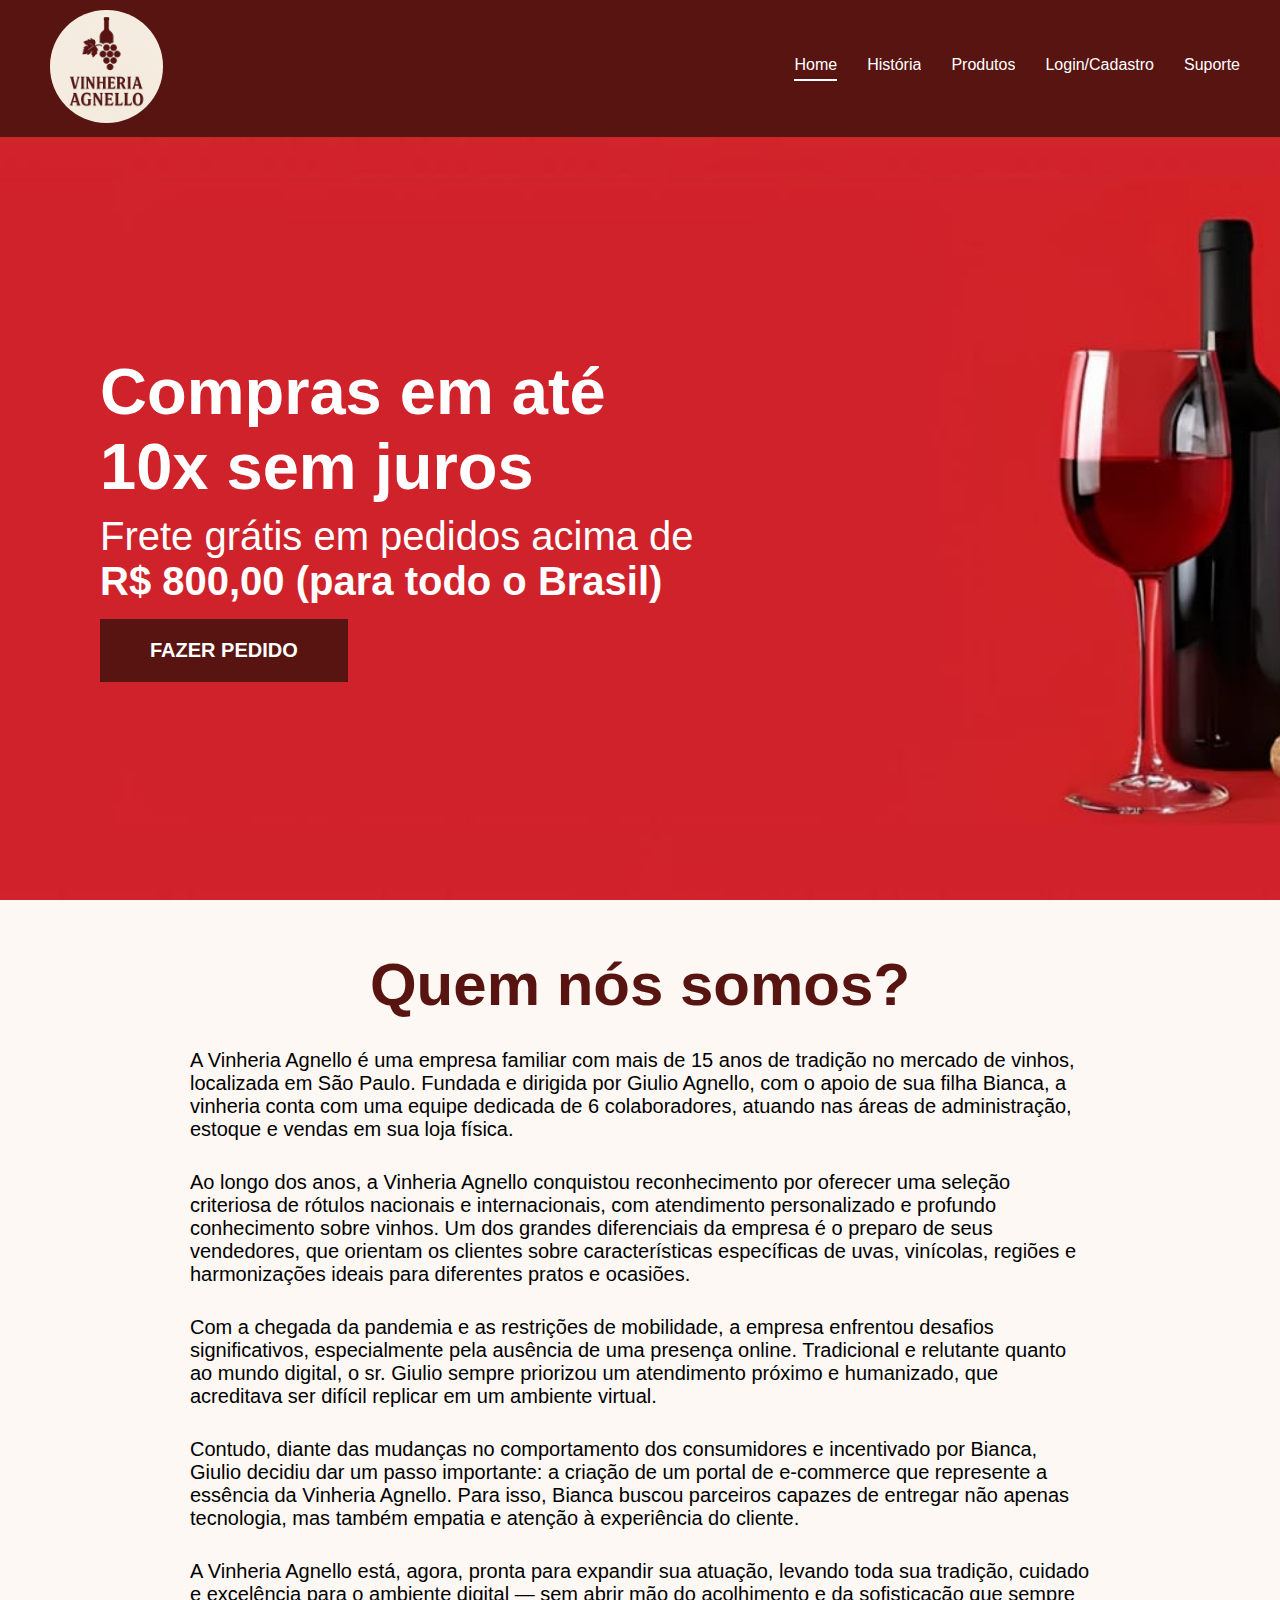
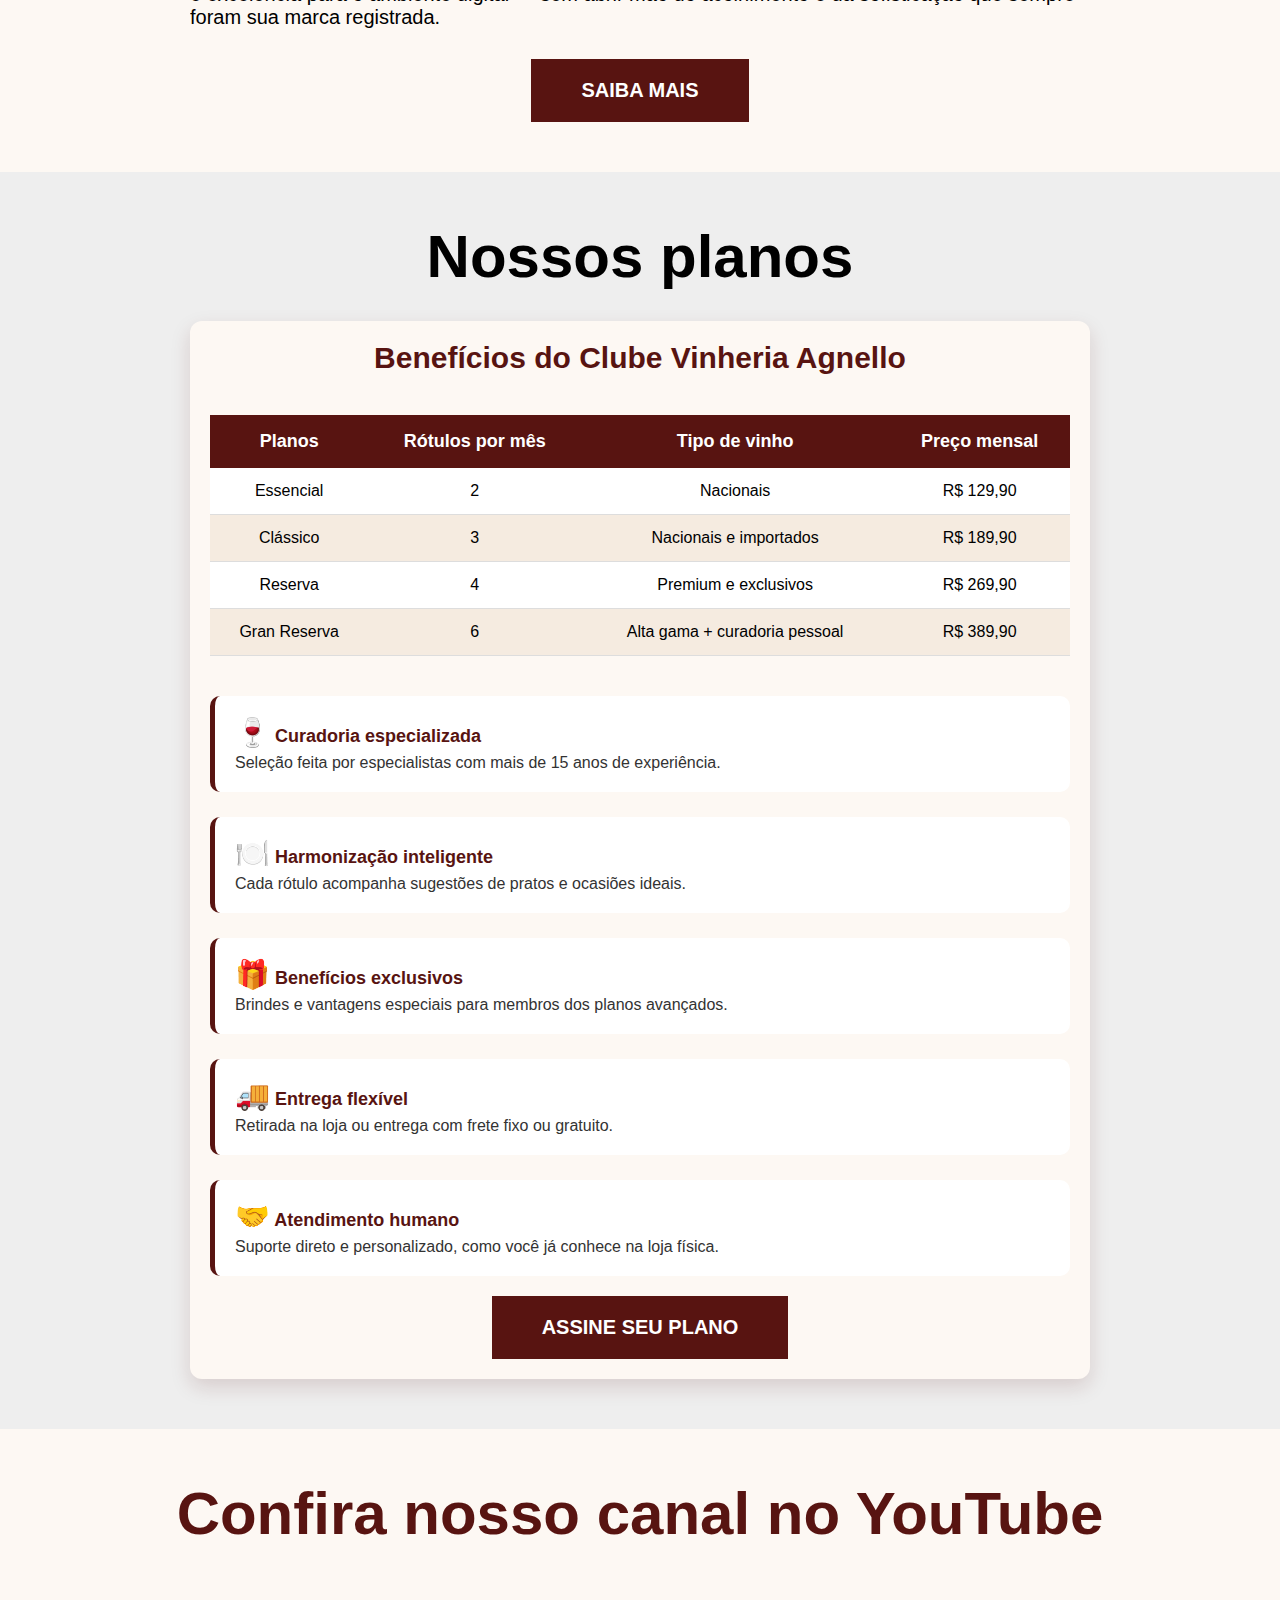
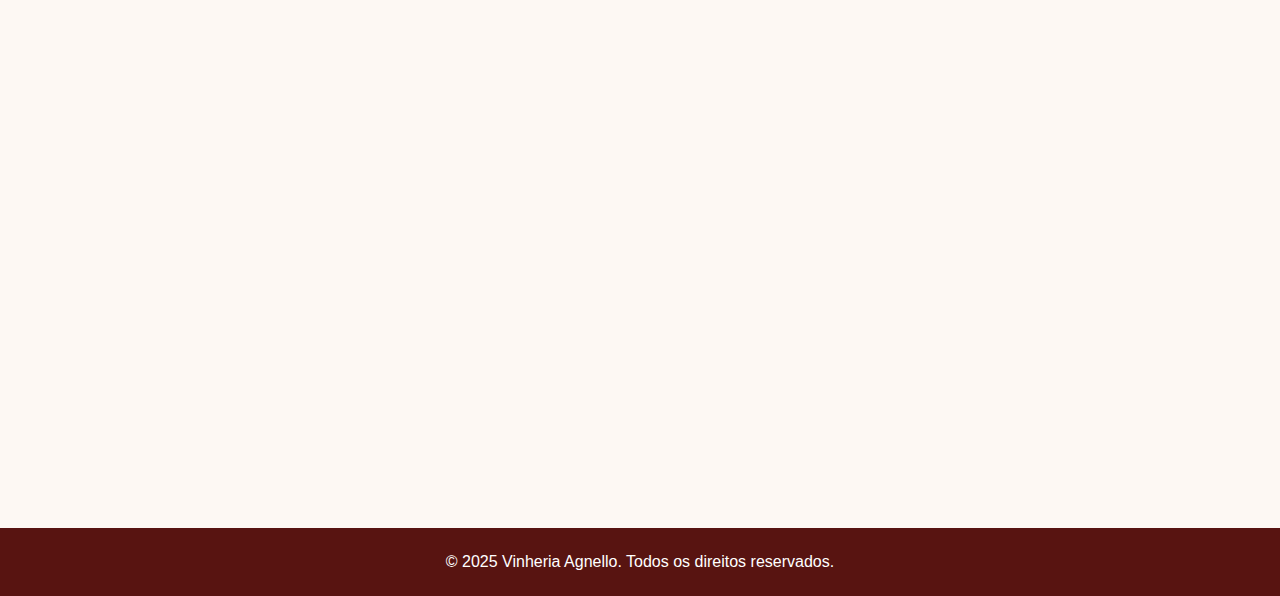
==== commit 7ea26416: "Adding a video" ====
--- a/index.html
+++ b/index.html
@@ -138,6 +138,10 @@
                 <div class="planos-assinatura"><button>ASSINE SEU PLANO</button></div>
             </div>             
         </section>
+        <section id="canal">
+            <h1>Confira nosso canal no YouTube</h1>
+            <iframe width="900" height="500" src="https://www.youtube.com/embed/knBF1qolRrk?si=9JlW2OD9pjWqcEjj" title="YouTube video player" frameborder="0" allow="accelerometer; autoplay; clipboard-write; encrypted-media; gyroscope; picture-in-picture; web-share" referrerpolicy="strict-origin-when-cross-origin" allowfullscreen></iframe>
+        </section>
     </main>
 
     <footer>
--- a/src/css/home.css
+++ b/src/css/home.css
@@ -79,7 +79,7 @@
     align-items: center;
     gap: 30px;
 }
-#apresentacao h1 {
+#apresentacao h1, #canal h1 {
     text-align: center;
     font-size: 60px;
     color: #581411;
@@ -178,6 +178,18 @@
     margin-top: 20px;
 }
 
+#canal {
+    display: flex;
+    align-items: center;
+    flex-direction: column;
+    padding: 50px 0;
+    width: 100%;
+    background-color: #fdf8f3;
+}
+iframe {
+    margin-top: 30px;
+}
+
 @media(max-width: 918px) {
     #apresentacao div{
         width: 500px;
@@ -185,13 +197,21 @@
     .tabela {
         width: 440px;
     }
+    iframe {
+        width: 500px;
+        height: 300px;
+    }
 }
 
 @media(max-width: 425px) {
     #apresentacao div {
-        width: 300px;
+        width: 320px;
     }
     .tabela {
         width: 400px;
     }
+    iframe {
+        width: 320px;
+        height: 200px;
+    }
 }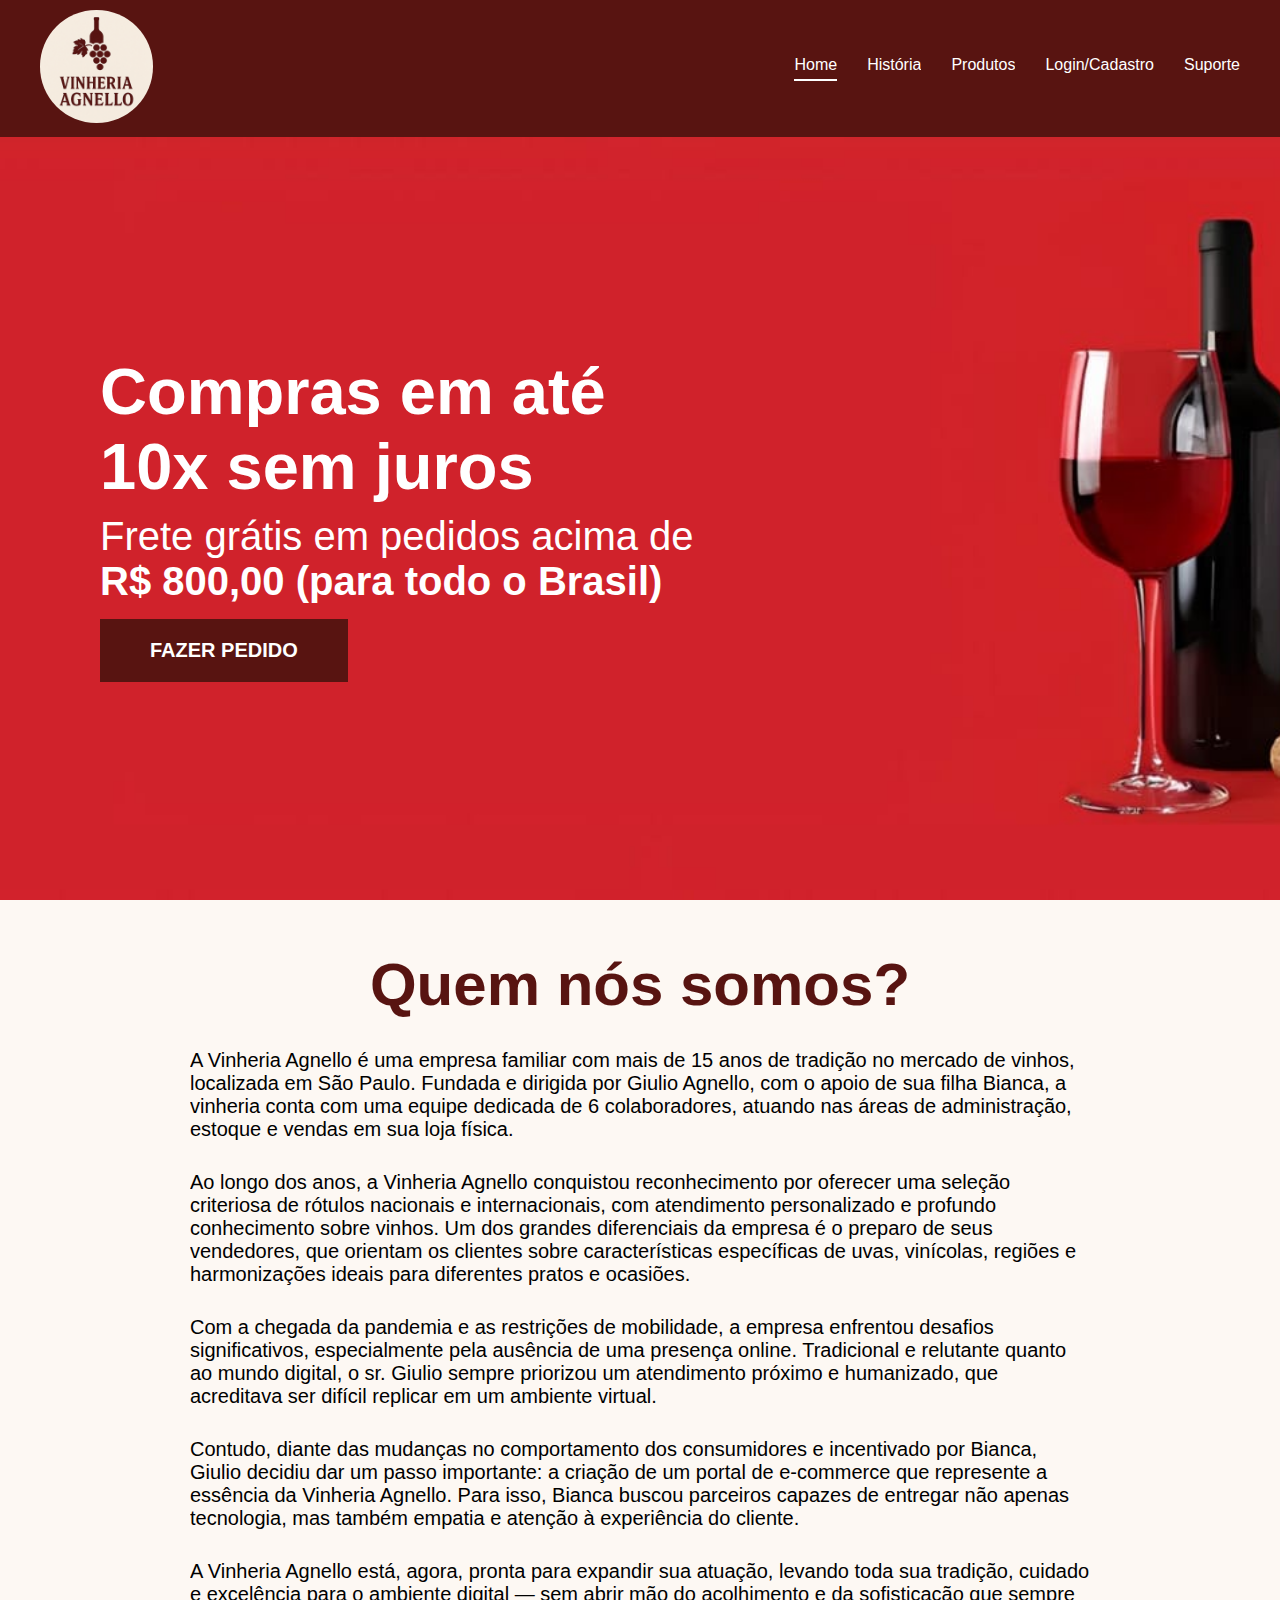
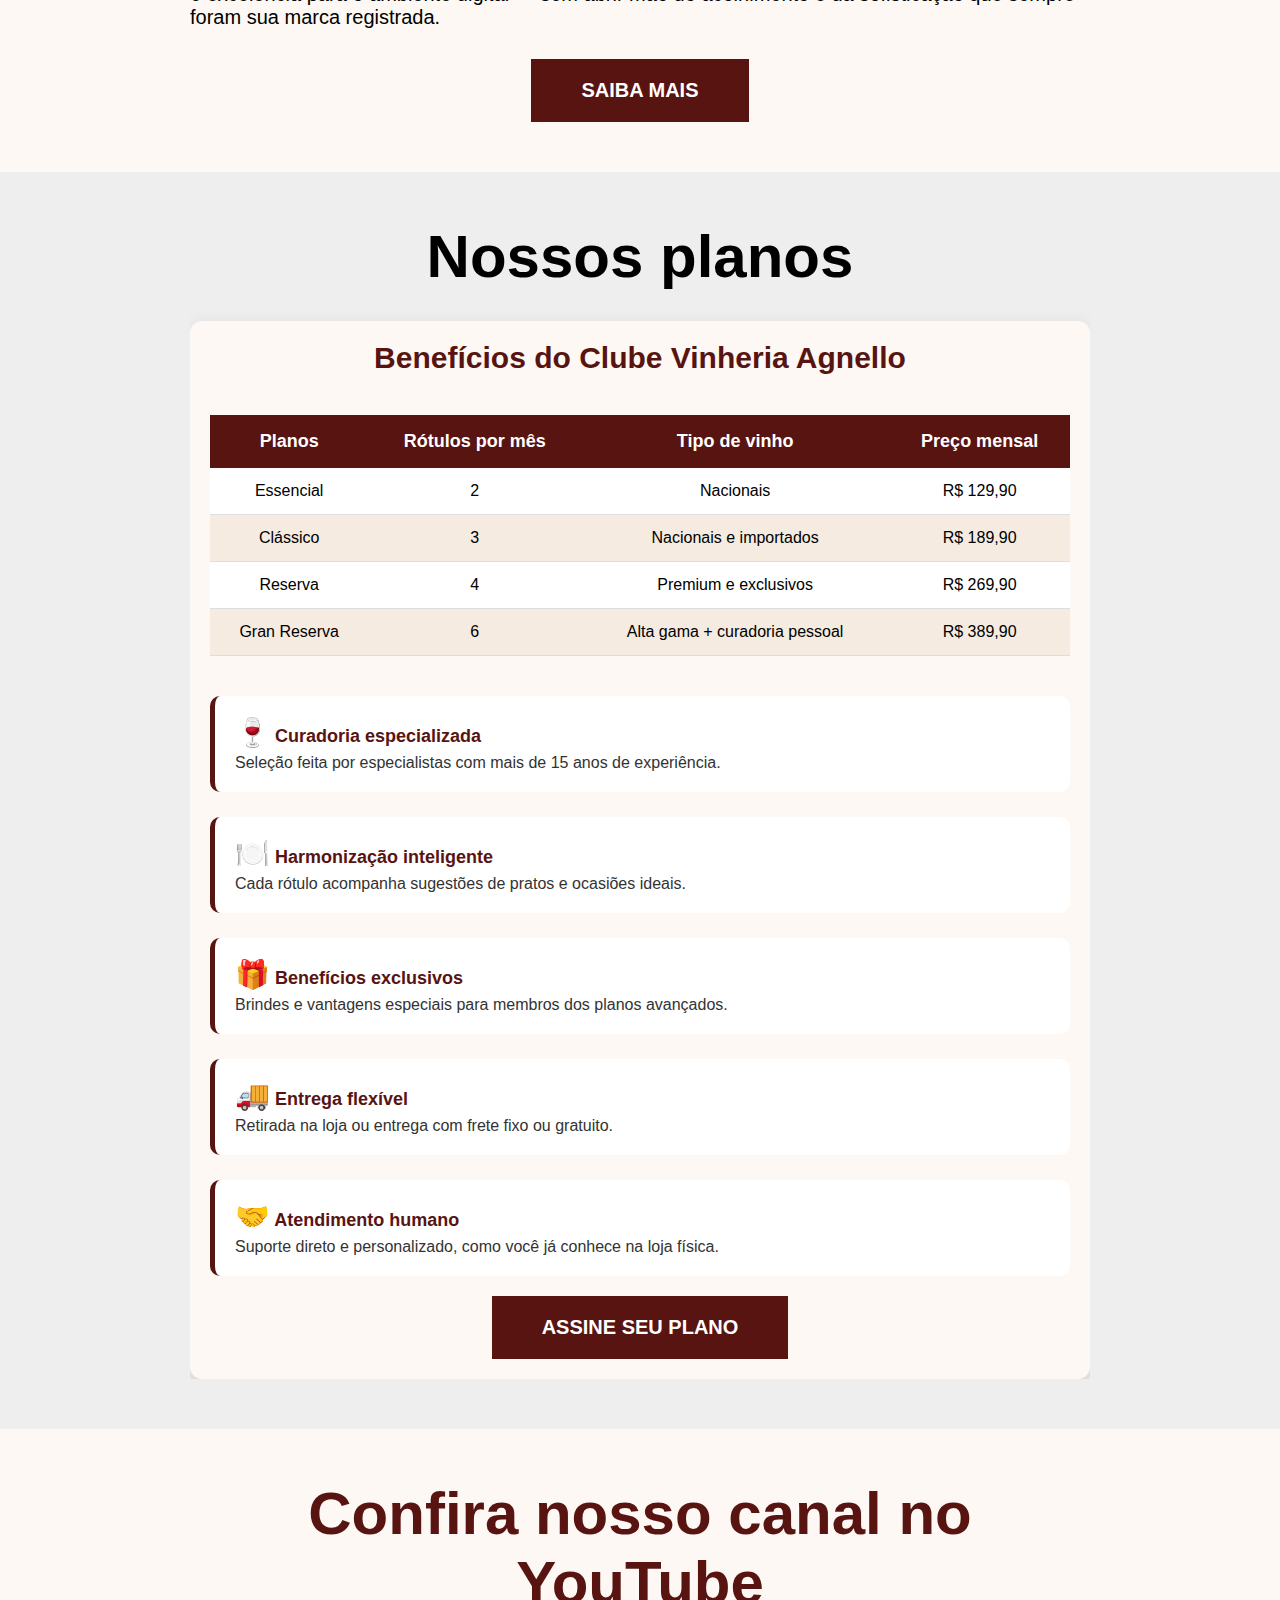
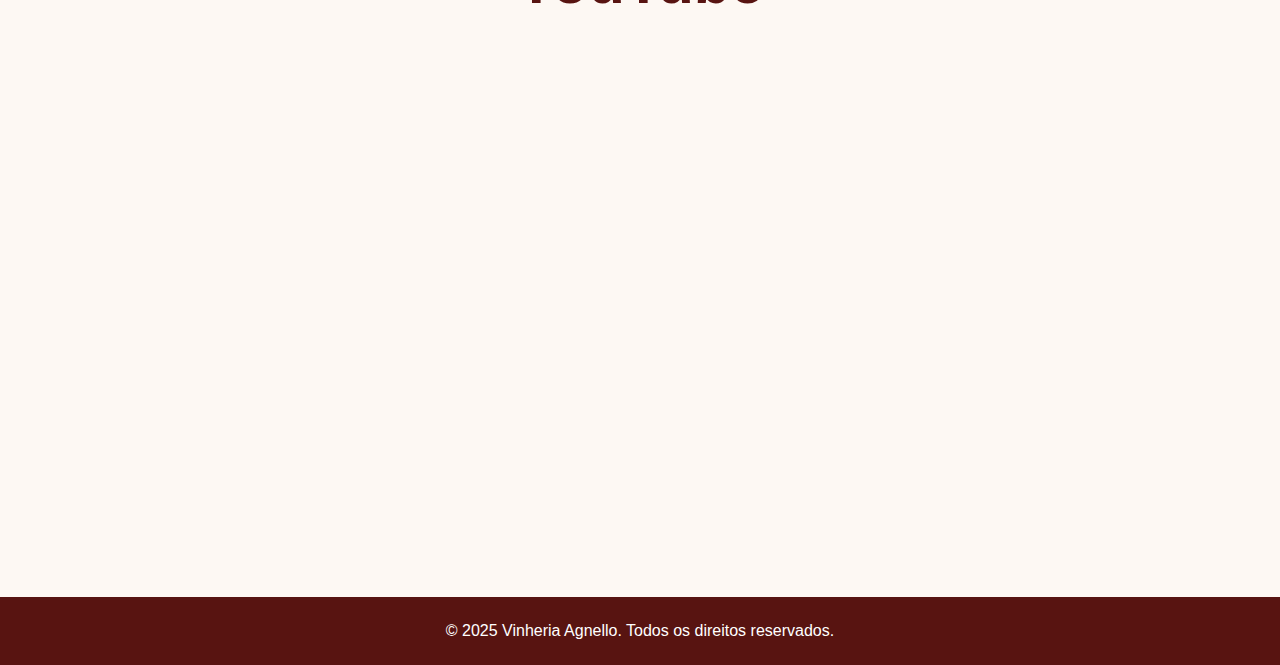
==== commit 71f13f77: "Creating a responsive menu" ====
--- a/index.html
+++ b/index.html
@@ -14,23 +14,32 @@
     <header>
         <a href="src/pages/historia.html"><img id="logo" src="src/assets/images/logo.png" alt="logo"></a>
         <nav>
-            <ul>
-                <a href="index.html">
-                    <li class="active">Home</li>
-                </a>
-                <a href="src/pages/historia.html">
-                    <li>História</li>
-                </a>
-                <a href="src/pages/produtos.html">
-                    <li>Produtos</li>
-                </a>
-                <a href="src/pages/login-cadastro.html">
-                    <li>Login/Cadastro</li>
-                </a>
-                <a href="src/pages/suporte.html">
-                    <li>Suporte</li>
-                </a>
-            </ul>
+            <div class="menu-icon">
+                <img src="src/assets/images/icon-menu.png">
+            </div>
+            <div class="menu-lista-back"></div>
+            <div class="menu-lista">
+                    <div class="menu-icon-close">
+                        <img src="src/assets/images/icon-menu-close.png">
+                    </div>
+                    <ul>
+                        <a href="index.html">
+                            <li class="active">Home</li>
+                        </a>
+                        <a href="src/pages/historia.html">
+                            <li>História</li>
+                        </a>
+                        <a href="src/pages/produtos.html">
+                            <li>Produtos</li>
+                        </a>
+                        <a href="src/pages/login-cadastro.html">
+                            <li>Login/Cadastro</li>
+                        </a>
+                        <a href="src/pages/suporte.html">
+                            <li>Suporte</li>
+                        </a>
+                    </ul>
+            </div>
         </nav>
     </header>
 
@@ -53,7 +62,7 @@
             </div>
         </section>
         <section id="apresentacao">
-            <div>
+            <div id="apresentacao-container">
                 <h1>Quem nós somos?</h1>
                 <p>A Vinheria Agnello é uma empresa familiar com mais de 15 anos de tradição no mercado de vinhos, localizada em São Paulo. Fundada e dirigida por Giulio Agnello, com o apoio de sua filha Bianca, a vinheria conta com uma equipe dedicada de 6 colaboradores, atuando nas áreas de administração, estoque e vendas em sua loja física.</p>
                 <p>Ao longo dos anos, a Vinheria Agnello conquistou reconhecimento por oferecer uma seleção criteriosa de rótulos nacionais e internacionais, com atendimento personalizado e profundo conhecimento sobre vinhos. Um dos grandes diferenciais da empresa é o preparo de seus vendedores, que orientam os clientes sobre características específicas de uvas, vinícolas, regiões e harmonizações ideais para diferentes pratos e ocasiões.</p>
@@ -64,83 +73,87 @@
             </div>
         </section>
         <section id="planos">
-            <h1>Nossos planos</h1>
-            <div class="tabela">
-                <h2>Benefícios do Clube Vinheria Agnello</h2>
-                <table>
-                    <thead>
-                        <tr>
-                            <th>Planos</th>
-                            <th>Rótulos por mês</th>
-                            <th>Tipo de vinho</th>
-                            <th>Preço mensal</th>
-                        </tr>
-                    </thead>
-                    <tbody>
-                        <tr>
-                            <td>Essencial</td>
-                            <td>2</td>
-                            <td>Nacionais</td>
-                            <td>R$ 129,90</td>
-                        </tr>
-                        <tr>
-                            <td>Clássico</td>
-                            <td>3</td>
-                            <td>Nacionais e importados</td>
-                            <td>R$ 189,90</td>
-                        </tr>
-                        <tr>
-                            <td>Reserva</td>
-                            <td>4</td>
-                            <td>Premium e exclusivos</td>
-                            <td>R$ 269,90</td>
-                        </tr>
-                        <tr>
-                            <td>Gran Reserva</td>
-                            <td>6</td>
-                            <td>Alta gama + curadoria pessoal</td>
-                            <td>R$ 389,90</td>
-                        </tr>
-                    </tbody>
-                </table>
-                <ul>
-                  <li>
-                    <div>
-                      <strong><span class="emoji">🍷</span> Curadoria especializada</strong>
-                      <p>Seleção feita por especialistas com mais de 15 anos de experiência.</p>
-                    </div>
-                  </li>
-                  <li>
-                    <div>
-                      <strong><span class="emoji">🍽️</span> Harmonização inteligente</strong>
-                      <p>Cada rótulo acompanha sugestões de pratos e ocasiões ideais.</p>
-                    </div>
-                  </li>
-                  <li>
-                    <div>
-                      <strong><span class="emoji">🎁</span> Benefícios exclusivos</strong>
-                      <p>Brindes e vantagens especiais para membros dos planos avançados.</p>
-                    </div>
-                  </li>
-                  <li>
-                    <div>
-                      <strong><span class="emoji">🚚</span> Entrega flexível</strong>
-                      <p>Retirada na loja ou entrega com frete fixo ou gratuito.</p>
-                    </div>
-                  </li>
-                  <li>
-                    <div>
-                      <strong><span class="emoji">🤝</span> Atendimento humano</strong>
-                      <p>Suporte direto e personalizado, como você já conhece na loja física.</p>
-                    </div>
-                  </li>
-                </ul>
-                <div class="planos-assinatura"><button>ASSINE SEU PLANO</button></div>
-            </div>             
+            <div class="planos-container">
+                <h1>Nossos planos</h1>
+                <div class="tabela">
+                    <h2>Benefícios do Clube Vinheria Agnello</h2>
+                    <table>
+                        <thead>
+                            <tr>
+                                <th>Planos</th>
+                                <th>Rótulos por mês</th>
+                                <th>Tipo de vinho</th>
+                                <th>Preço mensal</th>
+                            </tr>
+                        </thead>
+                        <tbody>
+                            <tr>
+                                <td>Essencial</td>
+                                <td>2</td>
+                                <td>Nacionais</td>
+                                <td>R$ 129,90</td>
+                            </tr>
+                            <tr>
+                                <td>Clássico</td>
+                                <td>3</td>
+                                <td>Nacionais e importados</td>
+                                <td>R$ 189,90</td>
+                            </tr>
+                            <tr>
+                                <td>Reserva</td>
+                                <td>4</td>
+                                <td>Premium e exclusivos</td>
+                                <td>R$ 269,90</td>
+                            </tr>
+                            <tr>
+                                <td>Gran Reserva</td>
+                                <td>6</td>
+                                <td>Alta gama + curadoria pessoal</td>
+                                <td>R$ 389,90</td>
+                            </tr>
+                        </tbody>
+                    </table>
+                    <ul>
+                    <li>
+                        <div>
+                        <strong><span class="emoji">🍷</span> Curadoria especializada</strong>
+                        <p>Seleção feita por especialistas com mais de 15 anos de experiência.</p>
+                        </div>
+                    </li>
+                    <li>
+                        <div>
+                        <strong><span class="emoji">🍽️</span> Harmonização inteligente</strong>
+                        <p>Cada rótulo acompanha sugestões de pratos e ocasiões ideais.</p>
+                        </div>
+                    </li>
+                    <li>
+                        <div>
+                        <strong><span class="emoji">🎁</span> Benefícios exclusivos</strong>
+                        <p>Brindes e vantagens especiais para membros dos planos avançados.</p>
+                        </div>
+                    </li>
+                    <li>
+                        <div>
+                        <strong><span class="emoji">🚚</span> Entrega flexível</strong>
+                        <p>Retirada na loja ou entrega com frete fixo ou gratuito.</p>
+                        </div>
+                    </li>
+                    <li>
+                        <div>
+                        <strong><span class="emoji">🤝</span> Atendimento humano</strong>
+                        <p>Suporte direto e personalizado, como você já conhece na loja física.</p>
+                        </div>
+                    </li>
+                    </ul>
+                    <div class="planos-assinatura"><button>ASSINE SEU PLANO</button></div>
+                </div>      
+            </div>       
         </section>
         <section id="canal">
-            <h1>Confira nosso canal no YouTube</h1>
-            <iframe width="900" height="500" src="https://www.youtube.com/embed/knBF1qolRrk?si=9JlW2OD9pjWqcEjj" title="YouTube video player" frameborder="0" allow="accelerometer; autoplay; clipboard-write; encrypted-media; gyroscope; picture-in-picture; web-share" referrerpolicy="strict-origin-when-cross-origin" allowfullscreen></iframe>
+            <div id="canal-container">
+                <h1>Confira nosso canal no YouTube</h1>
+                <iframe width="900" height="500" src="https://www.youtube.com/embed/knBF1qolRrk?si=9JlW2OD9pjWqcEjj" title="YouTube video player" frameborder="0" allow="accelerometer; autoplay; clipboard-write; encrypted-media; gyroscope; picture-in-picture; web-share" referrerpolicy="strict-origin-when-cross-origin" allowfullscreen></iframe>
+            </div>
         </section>
     </main>
 
--- a/src/css/style.css
+++ b/src/css/style.css
@@ -24,13 +24,15 @@
     height: 112.5px;
     width: 112.5px;
     border-radius: 50%;
-    margin: 10px;
+    margin: 10px 0;
 }
 header ul {
     gap: 30px;
 }
 header li {
     color: #fff;
+    border-bottom: 2px solid #581411;
+    padding-bottom: 5px;
 }
 header li:hover, .active:hover {
     color: #f0cfaf;
@@ -40,6 +42,13 @@
 .active {
     border-bottom: 2px solid #fff;
     padding-bottom: 5px;
+}
+.menu-icon, .menu-icon-close {
+    display: none;
+    height: 50px;
+    width: 50px;
+    background-color: #fdf8f3;
+    border-radius: 50%;
 }
   
 
@@ -57,4 +66,45 @@
 }
 footer p {
     color: #fff;
+}
+
+@media(max-width: 710px) {
+    header ul {
+        flex-direction: column;
+        width: 90%;
+    }
+    .menu-lista-back {
+        display: none;
+        position: fixed;
+        top: 0;
+        bottom: 0;
+        right: 0;
+        width: 100%;
+        height: 100%;
+        background-color: #000;
+        opacity: 0.8;
+    }
+    .menu-lista {
+        display: none;
+        flex-direction: column;
+        align-items: end;
+        gap: 50px;
+        position: fixed;
+        padding: 20px;
+        padding-right: 40px;
+        top: 0;
+        bottom: 0;
+        right: 0;
+        width: 60%;
+        height: 100%;
+        background-color: #581411;
+    }
+    .menu-icon {
+        display: flex;
+    }
+    .menu-icon-close {
+        display: none;
+        margin: 24px;
+        margin-right: 0;
+    }
 }--- a/src/css/home.css
+++ b/src/css/home.css
@@ -8,7 +8,7 @@
     display: flex;
     width: 400vw;
     height: 100%;
-    transition: transform 0.8s ease-in-out;
+    transition: 0.8s ease-in-out;
 }
 .carrossel {
     flex-shrink: 0;
@@ -59,7 +59,7 @@
     background-image: url(../assets/images/carrossel-3.png);
 }
 
-#apresentacao div{
+#apresentacao-container, #planos-container, #canal-container{
     width: 900px;
 }
 .tabela {
@@ -73,7 +73,7 @@
     width: 100%;
     background-color: #fdf8f3;
 }
-#apresentacao div {
+#apresentacao-container {
     display: flex;
     flex-direction: column;
     align-items: center;
@@ -92,7 +92,6 @@
     display: flex;
     flex-direction: column;
     align-items: center;
-    gap: 30px;
     padding: 50px;
     width: 100%;
     background-color: #eee;
@@ -100,6 +99,7 @@
 #planos h1 {
     text-align: center;
     font-size: 60px;
+    margin-bottom: 30px;
 }
 .tabela {
     padding: 20px;
@@ -154,7 +154,7 @@
     border-left: 5px solid #581411;
     padding: 20px;
     border-radius: 10px;
-    transition: box-shadow 0.3s ease;
+    transition: 0.3s ease;
 }
 .tabela ul li:hover {
     box-shadow: 0 4px 12px rgba(88, 20, 17, 0.2);
@@ -180,19 +180,36 @@
 
 #canal {
     display: flex;
-    align-items: center;
-    flex-direction: column;
+    justify-content: center;
     padding: 50px 0;
     width: 100%;
     background-color: #fdf8f3;
+}
+#canal-container {
+    display: flex;
+    align-items: center;
+    flex-direction: column;
+    width: 900px;
 }
 iframe {
     margin-top: 30px;
 }
 
 @media(max-width: 918px) {
-    #apresentacao div{
+    #carrossel-1 p {
+        font-size: 20px;
+    }
+    #carrossel-1 h1, #apresentacao h1, #planos h1, #canal h1 {
+        font-size: 30px;
+    }
+    #carrossel-1 button, #apresentacao button, .planos-assinatura button {
+        font-size: 20px;
+    }
+    #apresentacao-container, #canal-container{
         width: 500px;
+    }
+    #planos h2 {
+        font-size: 25px;
     }
     .tabela {
         width: 440px;
@@ -203,8 +220,14 @@
     }
 }
 
-@media(max-width: 425px) {
-    #apresentacao div {
+@media(max-width: 710px) {
+    #carrossel {
+        display: none;
+    }
+}
+
+@media(max-width: 530px) {
+    #apresentacao-container, #canal-container {
         width: 320px;
     }
     .tabela {
